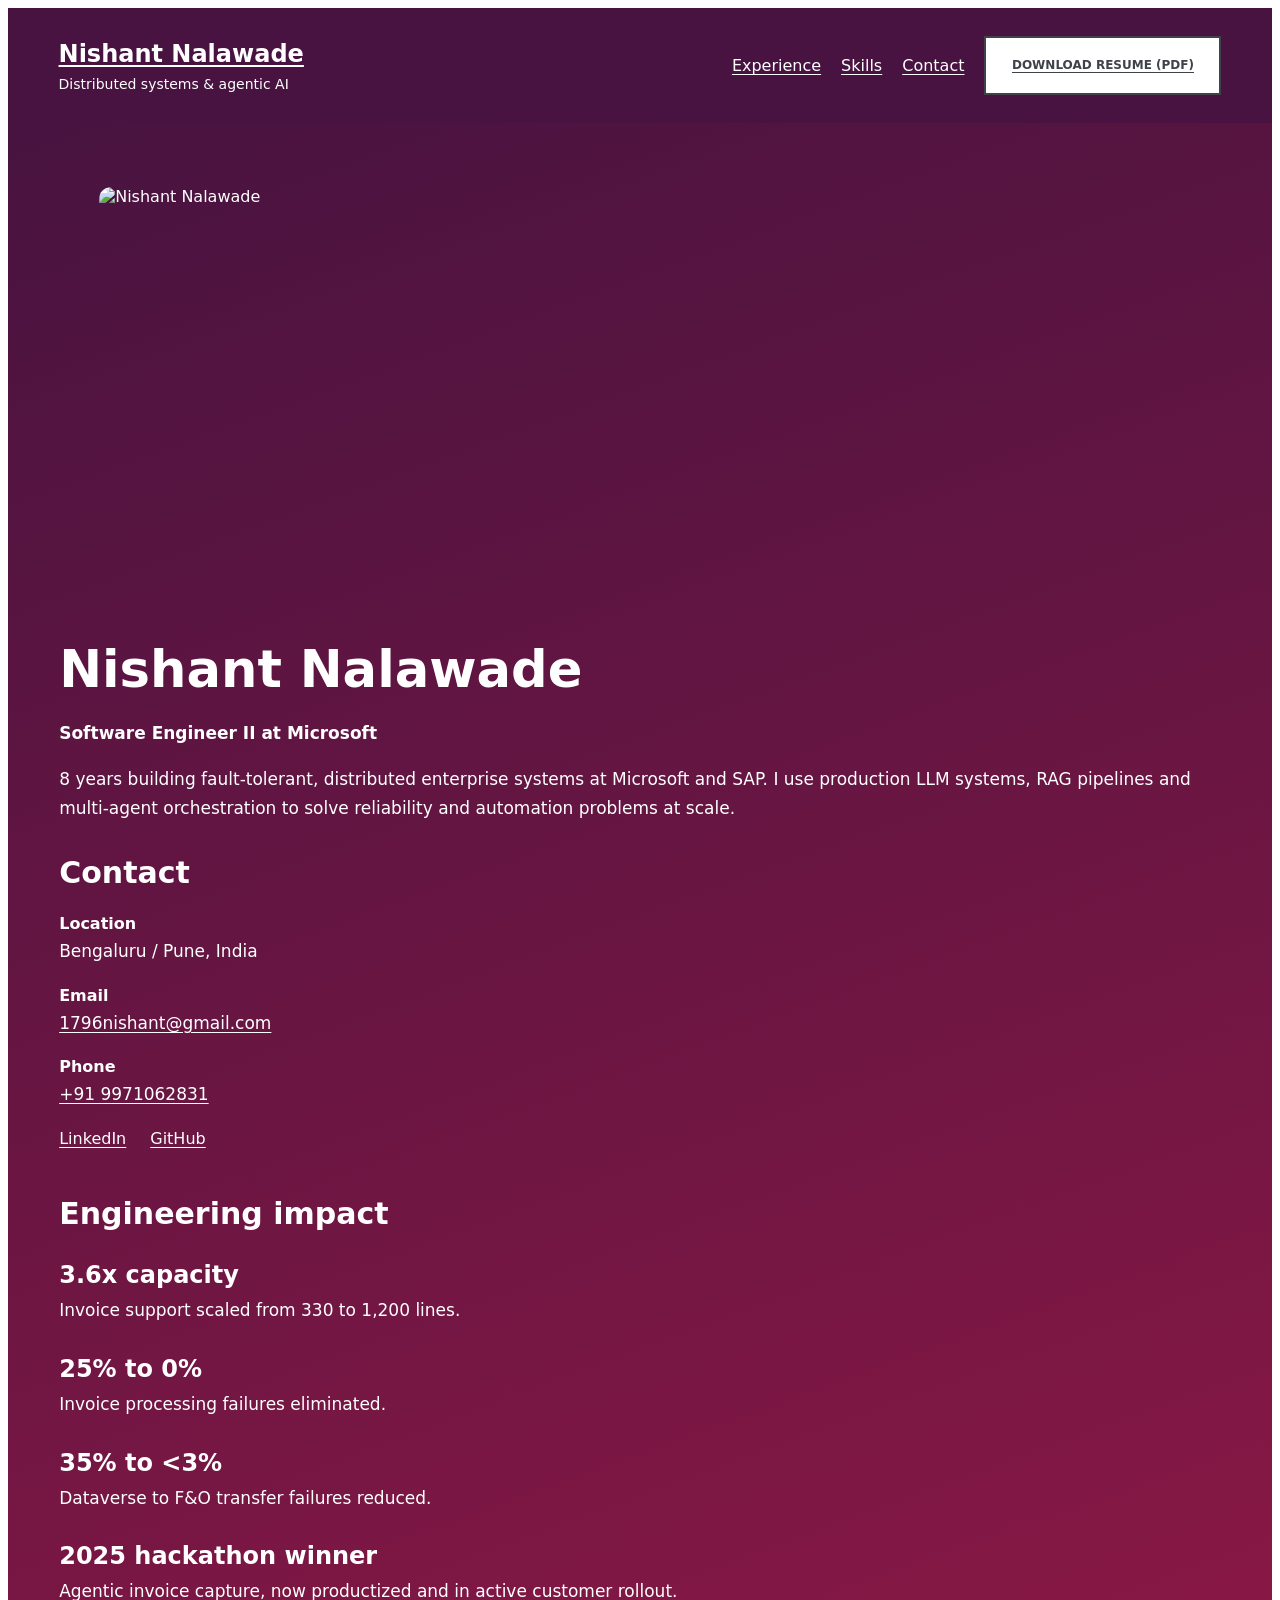
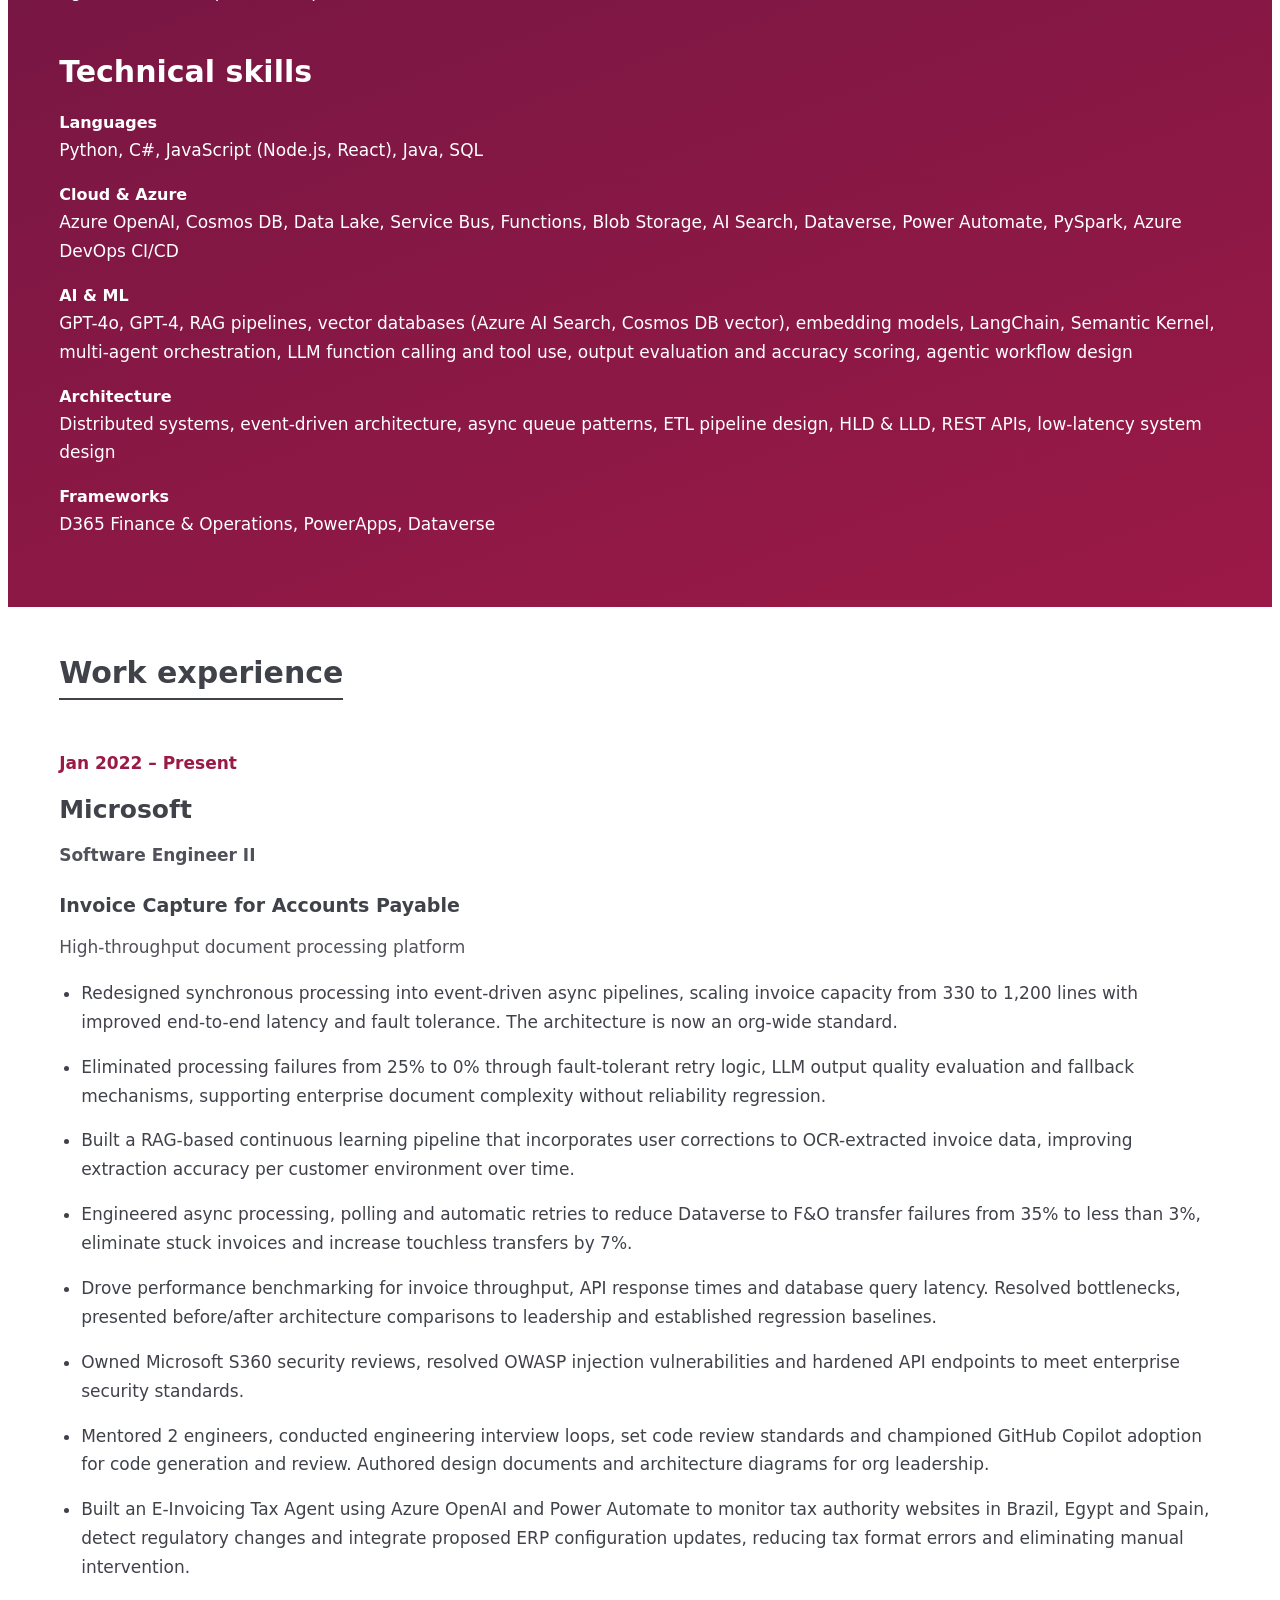
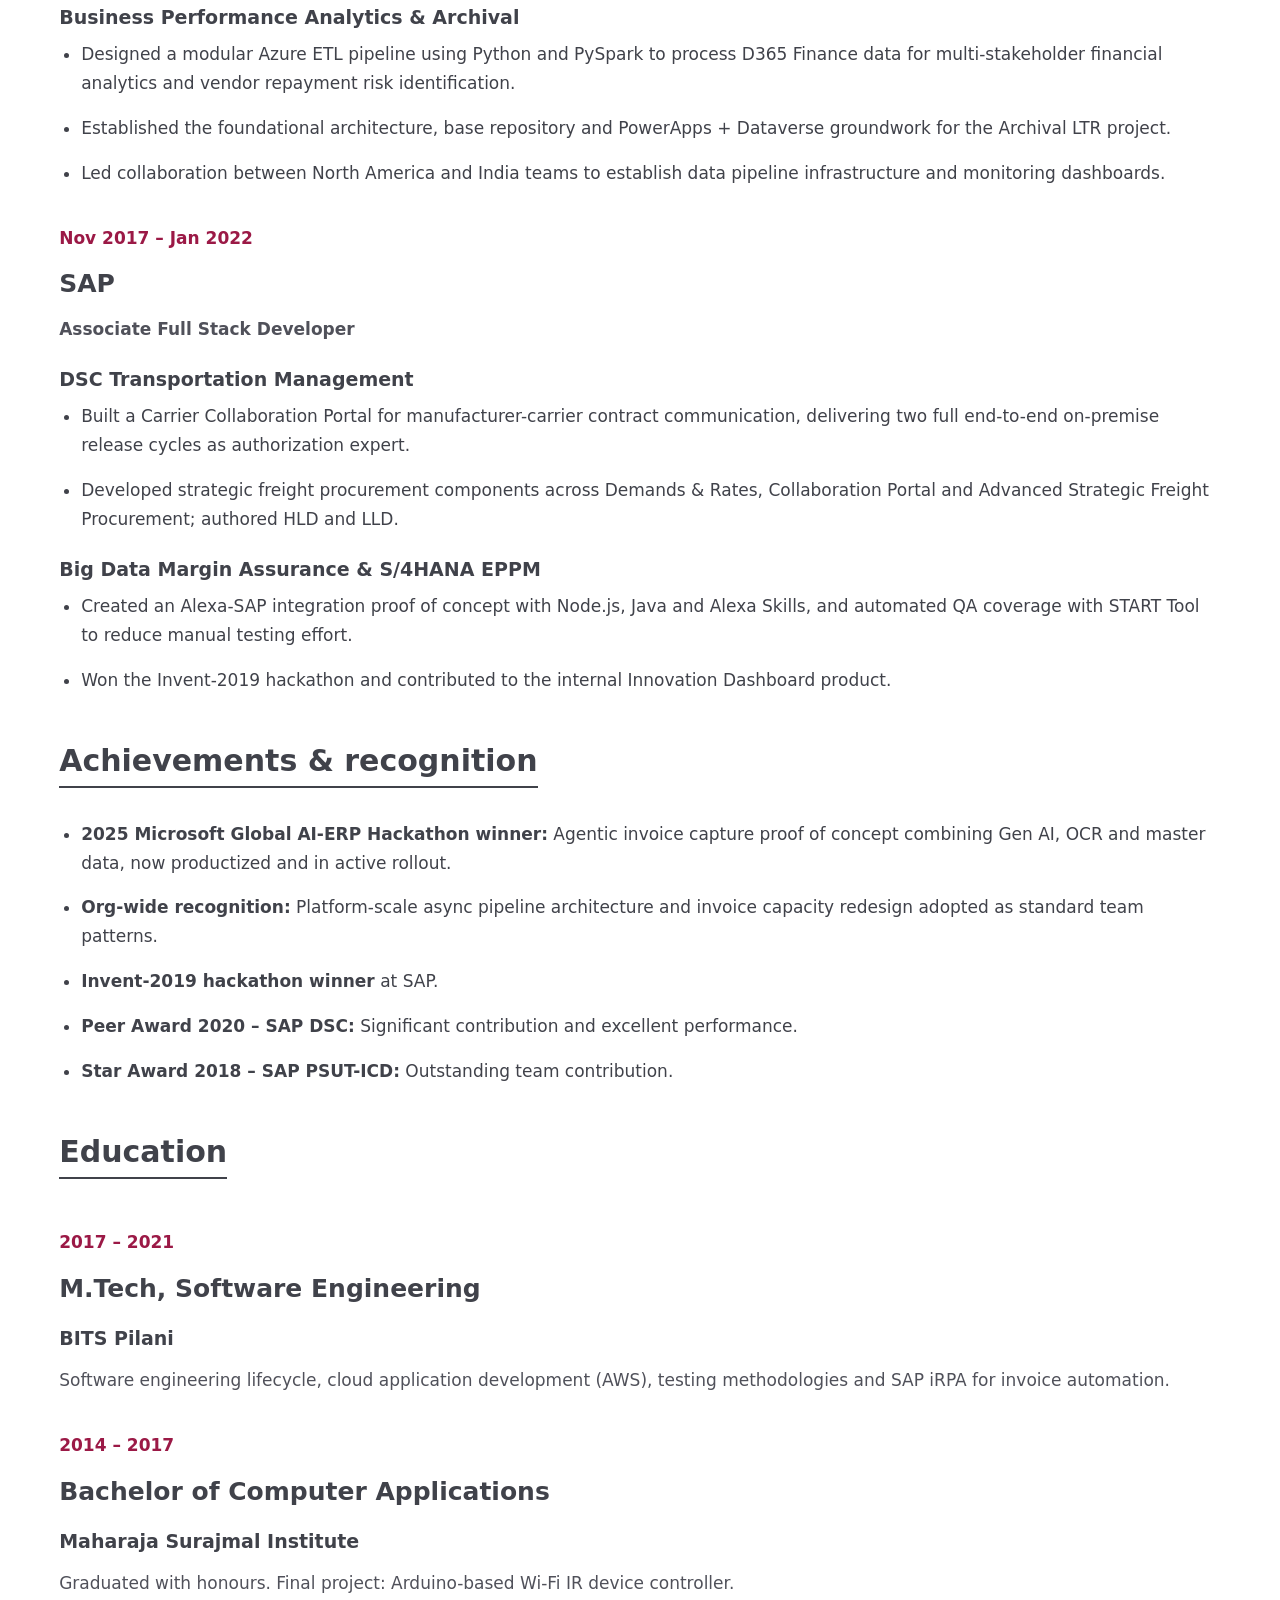
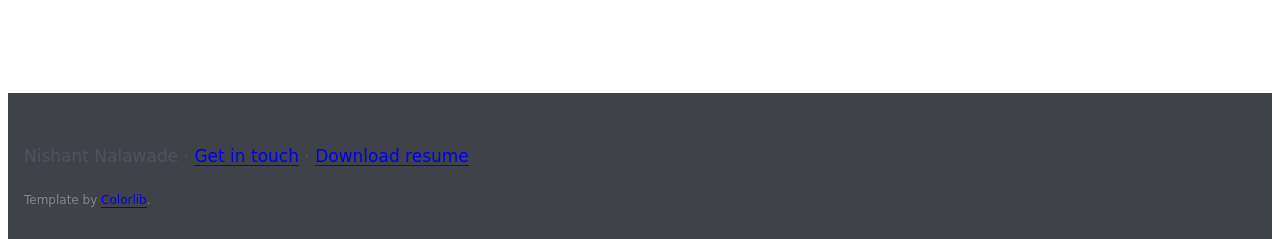
==== index.html @ ca823da9 "Update to latest" ====
<!DOCTYPE html>
<html lang="en">
<head>
	<meta charset="UTF-8">
	<title>Nishant Nalawade | Software Engineer II</title>
	<meta name="description" content="Nishant Nalawade, Software Engineer II at Microsoft. Distributed systems, event-driven architecture, Azure, RAG pipelines and agentic AI for enterprise-scale reliability.">
	<meta name="viewport" content="width=device-width, initial-scale=1.0">
	<link href="img/favicon.png" rel="icon">
	<link rel="stylesheet" href="css/bootstrap.min.css">
	<link rel="stylesheet" href="css/style.css">
</head>
<body class="portfolio">
	<a class="skip-link" href="#main-content">Skip to content</a>
	<div class="portfolio-layout">
		<header class="header-section">
			<div class="site-logo">
				<a class="brand" href="#main-content">Nishant Nalawade</a>
				<p>Distributed systems &amp; agentic AI</p>
			</div>
			<nav class="header-buttons" aria-label="Main navigation">
				<a href="#experience">Experience</a>
				<a href="#skills">Skills</a>
				<a href="#contact">Contact</a>
				<a href="Resume.pdf" class="site-btn" download>Download Resume (PDF)</a>
			</nav>
		</header>
		<main id="main-content" tabindex="-1">
			<div class="row m-0">
				<div class="col-lg-5 p-0">
					<aside class="main-left-area h-100" aria-label="Profile and expertise">
						<section class="intro-section" aria-labelledby="profile-heading">
							<figure class="hero-image">
								<img src="img/hero2.jpg" alt="Nishant Nalawade" width="420" height="420">
							</figure>
							<div class="hero-text">
								<h1 id="profile-heading">Nishant Nalawade</h1>
								<p class="role">Software Engineer II at Microsoft</p>
								<p>8 years building fault-tolerant, distributed enterprise systems at Microsoft and SAP. I use production LLM systems, RAG pipelines and multi-agent orchestration to solve reliability and automation problems at scale.</p>
							</div>
							<div id="contact" class="hero-info">
								<h2>Contact</h2>
								<dl>
									<dt>Location</dt><dd>Bengaluru / Pune, India</dd>
									<dt>Email</dt><dd><a href="mailto:1796nishant@gmail.com">1796nishant@gmail.com</a></dd>
									<dt>Phone</dt><dd><a href="tel:+919971062831">+91 9971062831</a></dd>
								</dl>
								<nav class="profile-links" aria-label="Professional profiles">
									<a href="https://www.linkedin.com/in/nishant-nalawade/">LinkedIn</a>
									<a href="https://github.com/nishant-nalawade">GitHub</a>
								</nav>
							</div>
						</section>
						<section class="profile-section" aria-labelledby="impact-heading">
							<h2 id="impact-heading">Engineering impact</h2>
							<ul class="impact-list">
								<li><strong>3.6x capacity</strong>Invoice support scaled from 330 to 1,200 lines.</li>
								<li><strong>25% to 0%</strong>Invoice processing failures eliminated.</li>
								<li><strong>35% to &lt;3%</strong>Dataverse to F&amp;O transfer failures reduced.</li>
								<li><strong>2025 hackathon winner</strong>Agentic invoice capture, now productized and in active customer rollout.</li>
							</ul>
						</section>
						<section id="skills" class="profile-section" aria-labelledby="skills-heading">
							<h2 id="skills-heading">Technical skills</h2>
							<dl class="skill-list">
								<dt>Languages</dt>
								<dd>Python, C#, JavaScript (Node.js, React), Java, SQL</dd>
								<dt>Cloud &amp; Azure</dt>
								<dd>Azure OpenAI, Cosmos DB, Data Lake, Service Bus, Functions, Blob Storage, AI Search, Dataverse, Power Automate, PySpark, Azure DevOps CI/CD</dd>
								<dt>AI &amp; ML</dt>
								<dd>GPT-4o, GPT-4, RAG pipelines, vector databases (Azure AI Search, Cosmos DB vector), embedding models, LangChain, Semantic Kernel, multi-agent orchestration, LLM function calling and tool use, output evaluation and accuracy scoring, agentic workflow design</dd>
								<dt>Architecture</dt>
								<dd>Distributed systems, event-driven architecture, async queue patterns, ETL pipeline design, HLD &amp; LLD, REST APIs, low-latency system design</dd>
								<dt>Frameworks</dt>
								<dd>D365 Finance &amp; Operations, PowerApps, Dataverse</dd>
							</dl>
						</section>
					</aside>
				</div>
				<div class="col-lg-7">
					<div class="main-right-area">
						<section id="experience" class="resume-section" aria-labelledby="experience-heading">
							<div class="section-title"><h2 id="experience-heading">Work experience</h2></div>
							<article class="experience-entry">
								<p class="date">Jan 2022 &ndash; Present</p>
								<h3>Microsoft</h3>
								<p class="job-title">Software Engineer II</p>
								<h4>Invoice Capture for Accounts Payable</h4>
								<p>High-throughput document processing platform</p>
								<ul class="detail-list">
									<li>Redesigned synchronous processing into event-driven async pipelines, scaling invoice capacity from 330 to 1,200 lines with improved end-to-end latency and fault tolerance. The architecture is now an org-wide standard.</li>
									<li>Eliminated processing failures from 25% to 0% through fault-tolerant retry logic, LLM output quality evaluation and fallback mechanisms, supporting enterprise document complexity without reliability regression.</li>
									<li>Built a RAG-based continuous learning pipeline that incorporates user corrections to OCR-extracted invoice data, improving extraction accuracy per customer environment over time.</li>
									<li>Engineered async processing, polling and automatic retries to reduce Dataverse to F&amp;O transfer failures from 35% to less than 3%, eliminate stuck invoices and increase touchless transfers by 7%.</li>
									<li>Drove performance benchmarking for invoice throughput, API response times and database query latency. Resolved bottlenecks, presented before/after architecture comparisons to leadership and established regression baselines.</li>
									<li>Owned Microsoft S360 security reviews, resolved OWASP injection vulnerabilities and hardened API endpoints to meet enterprise security standards.</li>
									<li>Mentored 2 engineers, conducted engineering interview loops, set code review standards and championed GitHub Copilot adoption for code generation and review. Authored design documents and architecture diagrams for org leadership.</li>
									<li>Built an E-Invoicing Tax Agent using Azure OpenAI and Power Automate to monitor tax authority websites in Brazil, Egypt and Spain, detect regulatory changes and integrate proposed ERP configuration updates, reducing tax format errors and eliminating manual intervention.</li>
								</ul>
								<h4>Business Performance Analytics &amp; Archival</h4>
								<ul class="detail-list">
									<li>Designed a modular Azure ETL pipeline using Python and PySpark to process D365 Finance data for multi-stakeholder financial analytics and vendor repayment risk identification.</li>
									<li>Established the foundational architecture, base repository and PowerApps + Dataverse groundwork for the Archival LTR project.</li>
									<li>Led collaboration between North America and India teams to establish data pipeline infrastructure and monitoring dashboards.</li>
								</ul>
							</article>
							<article class="experience-entry">
								<p class="date">Nov 2017 &ndash; Jan 2022</p>
								<h3>SAP</h3>
								<p class="job-title">Associate Full Stack Developer</p>
								<h4>DSC Transportation Management</h4>
								<ul class="detail-list">
									<li>Built a Carrier Collaboration Portal for manufacturer-carrier contract communication, delivering two full end-to-end on-premise release cycles as authorization expert.</li>
									<li>Developed strategic freight procurement components across Demands &amp; Rates, Collaboration Portal and Advanced Strategic Freight Procurement; authored HLD and LLD.</li>
								</ul>
								<h4>Big Data Margin Assurance &amp; S/4HANA EPPM</h4>
								<ul class="detail-list">
									<li>Created an Alexa-SAP integration proof of concept with Node.js, Java and Alexa Skills, and automated QA coverage with START Tool to reduce manual testing effort.</li>
									<li>Won the Invent-2019 hackathon and contributed to the internal Innovation Dashboard product.</li>
								</ul>
							</article>
						</section>
						<section class="resume-section" aria-labelledby="awards-heading">
							<div class="section-title"><h2 id="awards-heading">Achievements &amp; recognition</h2></div>
							<ul class="detail-list">
								<li><strong>2025 Microsoft Global AI-ERP Hackathon winner:</strong> Agentic invoice capture proof of concept combining Gen AI, OCR and master data, now productized and in active rollout.</li>
								<li><strong>Org-wide recognition:</strong> Platform-scale async pipeline architecture and invoice capacity redesign adopted as standard team patterns.</li>
								<li><strong>Invent-2019 hackathon winner</strong> at SAP.</li>
								<li><strong>Peer Award 2020 &ndash; SAP DSC:</strong> Significant contribution and excellent performance.</li>
								<li><strong>Star Award 2018 &ndash; SAP PSUT-ICD:</strong> Outstanding team contribution.</li>
							</ul>
						</section>
						<section class="resume-section" aria-labelledby="education-heading">
							<div class="section-title"><h2 id="education-heading">Education</h2></div>
							<article class="education-entry">
								<p class="date">2017 &ndash; 2021</p>
								<h3>M.Tech, Software Engineering</h3>
								<h4>BITS Pilani</h4>
								<p>Software engineering lifecycle, cloud application development (AWS), testing methodologies and SAP iRPA for invoice automation.</p>
							</article>
							<article class="education-entry">
								<p class="date">2014 &ndash; 2017</p>
								<h3>Bachelor of Computer Applications</h3>
								<h4>Maharaja Surajmal Institute</h4>
								<p>Graduated with honours. Final project: Arduino-based Wi-Fi IR device controller.</p>
							</article>
						</section>
					</div>
				</div>
			</div>
		</main>
	</div>
	<footer class="footer-section">
		<div class="container text-center">
			<p>Nishant Nalawade &middot; <a href="mailto:1796nishant@gmail.com">Get in touch</a> &middot; <a href="Resume.pdf" download>Download resume</a></p>
			<!-- Colorlib attribution retained under the template's CC BY 3.0 license. -->
			<div class="copyright">Template by <a href="https://colorlib.com">Colorlib</a>.</div>
		</div>
	</footer>
</body>
</html>
---- css/style.css ----
/* =================================
------------------------------------
  Nishant - CV Resume
  Version: 1.0
 ------------------------------------ 
 ====================================*/

/*----------------------------------------*/
/* Template default CSS
/*----------------------------------------*/
html,
body {
	height: 100%;
	font-family: 'Josefin Sans', sans-serif;
}

/* Static portfolio: content and navigation do not depend on JavaScript. */
body.portfolio {
	height: auto;
	font-family: system-ui, -apple-system, "Segoe UI", sans-serif;
	color: #40424a;
}

.portfolio h1,
.portfolio h2,
.portfolio h3,
.portfolio h4 {
	font-family: inherit;
}

.portfolio a {
	text-decoration: underline;
	text-underline-offset: 3px;
	overflow-wrap: anywhere;
}

.portfolio a:focus-visible,
.portfolio main:focus-visible {
	outline: 3px solid #005fcc;
	outline-offset: 5px;
}

.portfolio .skip-link {
	position: fixed;
	top: -100px;
	left: 16px;
	z-index: 10;
	padding: 12px;
	background: #fff;
	color: #40424a;
}

.portfolio .skip-link:focus {
	top: 16px;
}

.portfolio .header-section {
	position: relative;
	display: flex;
	flex-wrap: wrap;
	align-items: center;
	justify-content: space-between;
	gap: 24px;
	padding: 28px 4%;
	background: #481340;
}

.portfolio .brand {
	font-size: 24px;
	font-weight: 700;
	color: #fff;
}

.portfolio .site-logo p {
	margin: 8px 0 0;
	color: #fff;
}

.portfolio .header-buttons {
	display: flex;
	flex-wrap: wrap;
	align-items: center;
	gap: 20px;
}

.portfolio .header-buttons a {
	margin: 0;
	color: #fff;
}

.portfolio .header-buttons .site-btn {
	color: #40424a;
}

.portfolio .main-left-area,
.portfolio .main-right-area {
	padding: 48px clamp(20px, 4vw, 64px);
}

.portfolio .main-left-area {
	background: linear-gradient(160deg, #481340, #9b1946);
	color: #fff;
}

.portfolio .main-left-area h1,
.portfolio .main-left-area h2,
.portfolio .main-left-area p {
	color: inherit;
}

.portfolio .main-left-area:after {
	display: none;
}

.portfolio .hero-image {
	padding: 0;
	margin-bottom: 32px;
}

.portfolio .hero-image img {
	display: block;
	width: 100%;
	max-width: 420px;
	height: auto;
	border-radius: 12px;
}

.portfolio .hero-text {
	margin-bottom: 32px;
}

.portfolio h1 {
	font-size: clamp(36px, 4vw, 64px);
	margin-bottom: 20px;
	overflow-wrap: anywhere;
}

.portfolio .hero-text p,
.portfolio p,
.portfolio li,
.portfolio dd {
	font-size: 17px;
	line-height: 1.7;
}

.portfolio p {
	color: #50515a;
}

.portfolio .role,
.portfolio .job-title {
	font-weight: 700;
}

.portfolio h2 {
	font-size: 30px;
}

.portfolio h3 {
	font-size: 25px;
	margin-bottom: 12px;
}

.portfolio h4 {
	font-size: 19px;
	margin: 24px 0 12px;
}

.portfolio .hero-info h2,
.portfolio .profile-section h2 {
	margin-bottom: 24px;
}

.portfolio .main-left-area a {
	color: #fff;
}

.portfolio .main-left-area a:focus-visible {
	outline-color: #fff;
}

.portfolio dl {
	margin: 0;
}

.portfolio dt {
	font-weight: 700;
}

.portfolio dd {
	margin: 4px 0 20px;
	overflow-wrap: anywhere;
}

.portfolio .profile-links {
	display: flex;
	flex-wrap: wrap;
	gap: 24px;
}

.portfolio .profile-section {
	margin-top: 48px;
}

.portfolio .impact-list {
	list-style: none;
}

.portfolio .impact-list li {
	margin-bottom: 24px;
}

.portfolio .impact-list strong {
	display: block;
	font-size: 24px;
}

.portfolio .resume-section {
	margin-bottom: 48px;
}

.portfolio .section-title h2 {
	margin-bottom: 32px;
	padding-bottom: 10px;
}

.portfolio .experience-entry,
.portfolio .education-entry {
	margin-bottom: 36px;
}

.portfolio .date {
	color: #9b1946;
	font-weight: 700;
}

.portfolio .detail-list {
	padding-left: 22px;
}

.portfolio .detail-list li {
	margin-bottom: 16px;
}

.portfolio .footer-section {
	padding: 32px 16px;
}

@media (max-width: 479px) {
	.portfolio .header-buttons {
		gap: 16px;
	}

	.portfolio .header-buttons .site-btn {
		width: 100%;
		min-width: 0;
	}
}

h1,
h2,
h3,
h4,
h5,
h6 {
	color: #40424a;
	margin: 0;
	font-weight: 600;
	font-family: 'Josefin Sans', sans-serif;
}

h2 {
	font-size: 48px;
}

h3 {
	font-size: 30px;
}

p {
	font-size: 18px;
	color: #808181;
	line-height: 1.8;
}

img {
	max-width: 100%;
}

input:focus,
select:focus,
button:focus,
textarea:focus {
	outline: none;
}

a:hover,
a:focus {
	text-decoration: none;
	outline: none;
}

ul,
ol {
	padding: 0;
	margin: 0;
}

/*---------------------
	Helper CSS
-----------------------*/
.spad {
	padding-top: 125px;
	padding-bottom: 110px;
}

.section-title h2 {
	display: inline-block;
	position: relative;
	margin-bottom: 110px;
	padding-bottom: 2px;
	line-height: normal;
}

.section-title h2:after {
	position: absolute;
	content: '';
	width: 100%;
	height: 2px;
	left: 0;
	bottom: 0;
	background: #40424a;
}

.set-bg {
	background-repeat: no-repeat;
	background-size: cover;
}

/*------------------------
  Common Elements
--------------------------*/

/* Preloder */
#preloder {
	position: fixed;
	width: 100%;
	height: 100%;
	top: 0;
	left: 0;
	z-index: 999999;
	background: #fff;
}

.loader {
	width: 30px;
	height: 30px;
	border: 3px solid #000;
	position: absolute;
	top: 50%;
	left: 50%;
	margin-top: -13px;
	margin-left: -13px;
	border-radius: 60px;
	border-left-color: transparent;
	animation: loader 0.8s linear infinite;
	-webkit-animation: loader 0.8s linear infinite;
}

@keyframes loader {
	0% {
		-webkit-transform: rotate(0deg);
		        transform: rotate(0deg);
	}
	50% {
		-webkit-transform: rotate(180deg);
		        transform: rotate(180deg);
	}
	100% {
		-webkit-transform: rotate(360deg);
		        transform: rotate(360deg);
	}
}

@-webkit-keyframes loader {
	0% {
		-webkit-transform: rotate(0deg);
	}
	50% {
		-webkit-transform: rotate(180deg);
	}
	100% {
		-webkit-transform: rotate(360deg);
	}
}

/* Site Buttons */
.site-btn {
	display: inline-block;
	text-transform: uppercase;
	font-size: 12px;
	min-width: 213px;
	min-height: 20px;
	text-align: center;
	padding: 20px 10px 15px;
	position: relative;
	background-color: #fff;
	margin-right: 10px;
	border: 2px solid #40424a;
	color: #40424a;
	font-weight: 700;
}

.site-btn:hover {
	color: #40424a;
}

.circle-progress {
	text-align: center;
	padding-top: 30px;
	display: inline-block;
}

.circle-progress .prog-circle {
	margin-bottom: -155px;
}

.circle-progress canvas {
	-webkit-transform: rotate(90deg);
	-ms-transform: rotate(90deg);
	transform: rotate(90deg);
}

.circle-progress .progress-info {
	background: #f2f7f8;
	width: 127px;
	height: 127px;
	border-radius: 150px;
	margin: 0 auto;
	padding-top: 45px;
}

.circle-progress .progress-info h2 {
	font-size: 36px;
	color: #40424a !important;
}

.circle-progress .prog-title {
	text-align: center;
	margin-top: 55px;
}

.circle-progress .prog-title h3 {
	font-size: 16px;
	text-transform: uppercase;
}

.circle-progress .prog-title p {
	font-size: 15px;
	color: #808181 !important;
}

/* Image Popup */
.img-popup-warp .mfp-content,
.img-popup-warp.mfp-ready.mfp-removing .mfp-content {
	opacity: 0;
	-webkit-transform: scale(0.8);
	-ms-transform: scale(0.8);
	transform: scale(0.8);
	-webkit-transition: all 0.4s;
	-o-transition: all 0.4s;
	transition: all 0.4s;
}

.img-popup-warp.mfp-ready .mfp-content {
	opacity: 1;
	-webkit-transform: scale(1);
	-ms-transform: scale(1);
	transform: scale(1);
}

/* Fact box */
.fact-box {
	height: 375px;
	display: table;
	width: 100%;
	background: #40424a;
}

.fact-box.trans {
	background-color: transparent;
}

.fact-box .fact-content {
	display: table-cell;
	vertical-align: middle;
	text-align: center;
}

.fact-box .fact-content img {
	width: 60px;
	margin-bottom: 30px;
}

.fact-box .fact-content h2 {
	font-size: 36px;
	color: #fff;
}

.fact-box .fact-content p {
	color: #fff;
	margin-bottom: 0;
}

/* Porgess bar */
.single-progress-item {
	margin-bottom: 35px;
	position: relative;
}

.single-progress-item p {
	color: #40424a;
	margin-bottom: 0;
	font-weight: 600;
}

.progress-bar-style {
	display: block;
	height: 2px;
	position: relative;
	width: 100%;
	margin-bottom: 10px;
}

.bar-inner {
	position: absolute;
	height: 100%;
	left: 0;
	top: 0;
	background: #40424a;
}

.bar-inner span {
	position: absolute;
	right: 0;
	bottom: -30px;
	color: #40424a;
	font-weight: 600;
}

/* Progress dots */
.language-progress {
	max-width: 280px;
	list-style: none;
}

.language-progress li {
	font-size: 24px;
	position: relative;
	padding-right: 150px;
	margin-bottom: 30px;
}

.language-progress .lan-prog {
	position: absolute;
	right: 0;
	top: 0;
}

.language-progress .lan-prog span {
	width: 12px;
	height: 12px;
	display: inline-block;
	margin-right: 18px;
	border-radius: 12px;
	background: #40424a;
}

.language-progress .lan-prog span.fade-ele {
	background: #cacaca;
}

/* Icon Box */
.icon-box {
	text-align: center;
	display: inline-block;
	margin-right: 60px;
}

.icon-box:last-child {
	margin-right: 0;
}

.icon-box i {
	font-size: 60px;
}

.icon-box p {
	color: #40424a;
}

.social-links a {
	-webkit-transition: all 0.3s;
	-o-transition: all 0.3s;
	transition: all 0.3s;
}

/*---------------------
	Header section
-----------------------*/
.header-section {
	padding: 50px 40px;
	background: #f2f7f8;
}

.site-logo h2 {
	font-size: 36px;
}

.site-logo h2 a {
	color: #40424a;
}

.site-logo p {
	font-size: 14px;
	line-height: normal;
}

.header-buttons a {
	margin-top: 15px;
}

/*---------------------
	Hero section
-----------------------*/
.hero-section {
	background: #f2f7f8;
}

.hero-text {
	margin-bottom: 80px;
}

.hero-text h2 {
	font-size: 150px;
	line-height: normal;
	margin-bottom: 20px;
}

.hero-text p {
	font-size: 33px;
	line-height: 1.3;
}

.hero-image {
	padding-top: 70px;
}

.hero-info h2 {
	margin-bottom: 30px;
}

.hero-info ul {
	list-style: none;
}

.hero-info ul li {
	font-size: 24px;
	color: #808181;
	margin-bottom: 15px;
}

.hero-info ul li span {
	color: #40424a;
	display: inline-block;
	min-width: 220px;
}

.hero-info ul li:last-child {
	margin-bottom: 0;
}

/*---------------------
	Social section
-----------------------*/
.social-section {
	background: #f9f9f9;
	padding: 80px 0;
}

.social-section .social-links {
	display: inline-block;
	background: #f9f9f9;
	position: relative;
	z-index: 5;
}

.social-section .social-links a {
	color: #484848;
	font-size: 36px;
	margin-right: 40px;
}

.social-section .social-link-warp {
	position: relative;
}

.social-section .social-link-warp h2 {
	display: inline-block;
	float: right;
	font-weight: 400;
	padding-left: 30px;
	background: #f9f9f9;
	position: relative;
	z-index: 5;
}

.social-section .social-link-warp:after {
	position: absolute;
	content: '';
	width: 50%;
	height: 2px;
	left: 23%;
	top: 50%;
	margin-top: 1px;
	background: #cbcbcb;
}

/*---------------------
	Resume section
----------------------*/
.resume-section.with-bg {
	background-image: url(../img/resume-bg.jpg);
	background-repeat: no-repeat;
	background-size: cover;
}

.resume-list {
	list-style: none;
	margin-left: 60px;
	padding-left: 110px;
	border-left: 2px solid #40424a;
}

.resume-list li {
	margin-bottom: 120px;
	position: relative;
}

.resume-list li:last-child {
	margin-bottom: 0;
}

.resume-list li:after {
	position: absolute;
	content: '';
	width: 15px;
	height: 15px;
	border: 2px solid #40424a;
	border-radius: 50px;
	background: #cacaca;
	top: 30px;
	left: -118px;
}

.resume-list h2 {
	font-size: 72px;
	margin-bottom: 10px;
}

.resume-list h4 {
	font-size: 16px;
	text-transform: uppercase;
	color: #808181;
	margin-top: 10px;
	margin-bottom: 45px;
}

.resume-list p {
	margin-bottom: 0;
}

/*---------------------
	Review section
-----------------------*/
.review-slider {
	padding-left: 150px;
}

.review-slider .owl-dots {
	position: absolute;
	left: 50px;
	top: 70px;
}

.review-slider .owl-dots .owl-dot {
	width: 12px;
	height: 12px;
	border: 2px solid #40424a;
	border-radius: 50px;
	background: #cacaca;
	margin-bottom: 15px;
}

.review-slider .owl-dots .owl-dot.active {
	background: #40424a;
}

.single-review .qut {
	font-size: 120px;
	line-height: 0;
	color: #505259;
	margin-top: 60px;
}

.single-review p {
	margin-bottom: 40px;
}

.single-review h3 {
	font-size: 24px;
	margin-bottom: 10px;
}

.single-review h4 {
	font-size: 16px;
}

/*---------------------
	Portfolio section
----------------------*/
.portfolio-warp {
	padding: 0 60px;
}

.portfolio-item h2 {
	font-size: 24px;
	margin-bottom: 5px;
}

.portfolio-item p {
	font-size: 14px;
	margin-bottom: 0;
}

.portfolio-item .port-pic {
	margin-bottom: 30px;
	display: block;
	height: 480px;
	background: #333;
	background-position: center center;
	background-size: cover;
	overflow: hidden;
	position: relative;
}

.portfolio-item .port-pic:after {
	position: absolute;
	content: '';
	left: 0;
	bottom: 0;
	width: 100%;
	height: 0;
	background: #000;
	opacity: 0;
	z-index: 2;
	-webkit-transition: all 0.4s cubic-bezier(0.55, 0.09, 0.68, 0.53) 0s;
	-o-transition: all 0.4s cubic-bezier(0.55, 0.09, 0.68, 0.53) 0s;
	transition: all 0.4s cubic-bezier(0.55, 0.09, 0.68, 0.53) 0s;
}

.portfolio-item:hover .port-pic:after {
	opacity: 0.8;
	height: 100%;
	top: 0;
}

/*---------------------
	Contact section
-----------------------*/
.contact-form {
	display: block;
	width: 100%;
}

.contact-form input {
	background-color: transparent;
	padding-left: 25px;
	height: 60px;
	width: 100%;
	border: none;
	border-bottom: 2px solid #cacaca;
	margin-bottom: 30px;
	font-size: 13px;
}

.contact-form textarea {
	padding-left: 25px;
	height: 200px;
	width: 100%;
	border: none;
	border-bottom: 2px solid #cacaca;
	margin-bottom: 30px;
	font-size: 13px;
	background-color: transparent;
}

.contact-form ::-webkit-input-placeholder {
	font-style: italic;
}

.contact-form :-ms-input-placeholder {
	font-style: italic;
}

.contact-form ::-ms-input-placeholder {
	font-style: italic;
}

.contact-form ::placeholder {
	font-style: italic;
}

/*---------------------
	Footer section
-----------------------*/
.footer-section {
	background: #40424a;
	padding: 20px 0;
}

.copyright {
	padding-top: 5px;
	font-size: 12px;
	color: #838488;
	line-height: normal;
}

/*---------------------
	Home 2 Style
-----------------------*/
.home-two-style {
	background-image: url(../img/home-2-bg.png);
	background-repeat: no-repeat;
	background-size: cover;
	background-position: top center;
	background-color: #009fff;
}

.home-two-style .header-section,
.home-two-style .hero-section,
.home-two-style .social-section,
.home-two-style .review-slider .owl-dots .owl-dot,
.home-two-style .site-btn,
.home-two-style .fact-box,
.home-two-style .social-links,
.home-two-style .social-section .social-link-warp h2 {
	background-color: transparent;
}

.home-two-style h1,
.home-two-style h2,
.home-two-style h3,
.home-two-style h4,
.home-two-style h5,
.home-two-style h6,
.home-two-style p,
.home-two-style .site-logo h2 a,
.home-two-style .site-logo p,
.home-two-style .hero-info ul li,
.home-two-style .hero-info ul li span,
.home-two-style .single-review .qut,
.home-two-style .site-btn,
.home-two-style .social-section .social-links a,
.home-two-style .contact-form input,
.home-two-style .contact-form textarea,
.home-two-style .circle-progress .prog-title p,
.home-two-style .circle-progress .prog-title h3,
.home-two-style .circle-progress .progress-info h2 {
	color: #fff !important;
}

.home-two-style .section-title h2:after,
.home-two-style .review-slider .owl-dots .owl-dot.active {
	background: #fff;
}

.home-two-style .resume-list,
.home-two-style .resume-list li:after,
.home-two-style .review-slider .owl-dots .owl-dot,
.home-two-style .site-btn,
.home-two-style .contact-form input,
.home-two-style .contact-form textarea {
	border-color: #fff;
}

.home-two-style .hero-image {
	padding-left: 0px;
	padding-top: 200px;
}

.home-two-style .hero-image img {
	-webkit-box-shadow: 6px 20px 50px rgba(0, 0, 0, 0.5294117647);
	        box-shadow: 6px 20px 50px rgba(0, 0, 0, 0.5294117647);
}

.home-two-style .resume-list li:after {
	background: #009fff;
}

.home-two-style .circle-progress .progress-info {
	background: #50bcfd;
}

.home-two-style .fact-box {
	border: 2px solid #fff;
}

.home-two-style .fact-box.trans {
	border: none;
}

.home-two-style .footer-section {
	background: #3a4db4;
}

.home-two-style .contact-form ::-webkit-input-placeholder {
	color: #fff;
}

.home-two-style .contact-form :-ms-input-placeholder {
	color: #fff;
}

.home-two-style .contact-form ::-ms-input-placeholder {
	color: #fff;
}

.home-two-style .contact-form ::placeholder {
	color: #fff;
}

/*---------------------
	Home 3 Style
-----------------------*/
.home-three-style .main-left-area,
.home-four-style .main-left-area {
	background: #f2f7f8;
	padding-top: 200px;
	padding-right: 80px;
	padding-left: 80px;
}

.home-three-style .main-left-area .section-title h2,
.home-four-style .main-left-area .section-title h2 {
	margin-bottom: 130px;
}

.home-three-style .main-right-area,
.home-four-style .main-right-area {
	padding-top: 200px;
	padding-left: 110px;
}

.home-three-style .resume-list li,
.home-four-style .resume-list li {
	padding-left: 0;
}

.home-three-style .resume-list li:after,
.home-four-style .resume-list li:after {
	display: none;
}

.home-three-style .resume-list,
.home-four-style .resume-list {
	border-left: none;
	padding-left: 0;
	margin-left: 0;
}

.home-three-style .header-section,
.home-four-style .header-section {
	padding: 50px 80px;
	background: transparent;
	position: absolute;
	width: 100%;
	z-index: 1;
}

.home-three-style .hero-image,
.home-four-style .hero-image {
	margin-bottom: 100px;
}

.home-three-style .hero-text h2,
.home-four-style .hero-text h2 {
	font-size: 72px;
	margin-bottom: 40px;
}

.home-three-style .review-slider,
.home-four-style .review-slider {
	padding-left: 0;
}

.home-three-style .review-slider .owl-dots,
.home-four-style .review-slider .owl-dots {
	position: relative;
	left: 0;
	top: 0;
	padding-top: 50px;
}

.home-three-style .review-slider .owl-dots .owl-dot,
.home-four-style .review-slider .owl-dots .owl-dot {
	display: inline-block;
	margin-right: 15px;
	background: #cacaca;
	border: none;
}

.home-three-style .review-slider .owl-dots .owl-dot.active,
.home-four-style .review-slider .owl-dots .owl-dot.active {
	background: #40424a;
}

.home-three-style .skills,
.home-four-style .skills {
	max-width: 555px;
}

.home-three-style .fact-box.trans,
.home-four-style .fact-box.trans {
	margin-bottom: 80px;
}

.home-three-style .social-links,
.home-four-style .social-links {
	text-align: center;
	padding-bottom: 70px;
	padding-top: 120px;
}

.home-three-style .social-links a,
.home-four-style .social-links a {
	font-size: 30px;
	margin-right: 40px;
	color: #b9b9b9;
}

.home-three-style .social-links a:hover,
.home-four-style .social-links a:hover {
	color: #484848;
}

/*---------------------
	Home 4 Style
-----------------------*/
.home-four-style .site-logo h2 a,
.home-four-style .site-logo p {
	color: #fff;
}

.home-four-style .main-left-area {
	position: relative;
	/* Permalink - use to edit and share this gradient: http://colorzilla.com/gradient-editor/#481340+0,ff0f3c+100,ff0f3c+100 */
	background: #481340;
	/* Old browsers */
	/* FF3.6-15 */
	background: -webkit-linear-gradient(top, #481340 0%, #ff0f3c 100%, #ff0f3c 100%);
	/* Chrome10-25,Safari5.1-6 */
	background: -webkit-gradient(linear, left top, left bottom, from(#481340), color-stop(100%, #ff0f3c), to(#ff0f3c));
	background: -o-linear-gradient(top, #481340 0%, #ff0f3c 100%, #ff0f3c 100%);
	background: linear-gradient(to bottom, #481340 0%, #ff0f3c 100%, #ff0f3c 100%);
	/* W3C, IE10+, FF16+, Chrome26+, Opera12+, Safari7+ */
	filter: progid:DXImageTransform.Microsoft.gradient( startColorstr='#481340', endColorstr='#ff0f3c', GradientType=0);
	/* IE6-9 */
}

.home-four-style .main-left-area:after {
	position: absolute;
	content: "";
	width: 100%;
	height: 800px;
	top: 0;
	left: 0;
	background-image: url("../img/home-4-bg.png");
	background-repeat: no-repeat;
	background-size: cover;
}

.home-four-style .main-left-area h1,
.home-four-style .main-left-area h2,
.home-four-style .main-left-area h3,
.home-four-style .main-left-area h4,
.home-four-style .main-left-area h5,
.home-four-style .main-left-area h6,
.home-four-style .main-left-area p,
.home-four-style .main-left-area .hero-info ul li,
.home-four-style .main-left-area .hero-info ul li span,
.home-four-style .main-left-area .site-btn,
.home-four-style .main-left-area .social-section,
.home-four-style .main-left-area .social-links a,
.home-four-style .main-left-area .contact-form input,
.home-four-style .main-left-area .contact-form textarea,
.home-four-style .main-left-area .circle-progress .prog-title p,
.home-four-style .main-left-area .circle-progress .prog-title h3,
.home-four-style .main-left-area .circle-progress .progress-info h2,
.home-four-style .main-left-area .language-progress li {
	color: #fff !important;
}

.home-four-style .main-left-area .circle-progress .progress-info {
	background: rgba(255, 255, 255, 0.29);
}

.home-four-style .main-left-area .section-title h2:after,
.home-four-style .main-left-area .language-progress .lan-prog span {
	background: #fff;
}

.home-four-style .main-left-area .language-progress .lan-prog span.fade-ele {
	background: rgba(255, 255, 255, 0.29);
}

.home-four-style .main-left-area .fact-box {
	background-color: transparent;
	border: 2px solid #fff;
}

.home-four-style .main-left-area .fact-box.trans {
	border: none;
}

.home-four-style .main-left-area .intro-section {
	position: relative;
	z-index: 2;
}

.home-four-style .main-right-area .section-title h2:after,
.home-four-style .main-right-area .review-slider .owl-dots .owl-dot.active {
	background: #ff0f3c;
}

.home-four-style .main-right-area .resume-list h2,
.home-four-style .main-right-area .single-review .qut {
	color: #ff0f3c;
}

/*---------------------
	Home 5 Style
-----------------------*/
.home-five-style .header-section {
	padding: 50px 80px;
	background: transparent;
	position: absolute;
	width: 100%;
	z-index: 1;
}

.home-five-style .hero-section {
	padding-top: 70px;
}

.home-five-style .hero-section img {
	margin-bottom: 60px;
}

.home-five-style .hero-text h2 {
	font-size: 72px;
	margin-bottom: 40px;
}

.home-five-style .social-links {
	padding-top: 0px;
	text-align: center;
	padding-bottom: 70px;
}

.home-five-style .social-links a {
	font-size: 30px;
	margin-right: 40px;
	color: #b9b9b9;
}

.home-five-style .social-links a:hover {
	color: #484848;
}

.home-five-style .resume-list li {
	padding-left: 0;
}

.home-five-style .resume-list li:after {
	display: none;
}

.home-five-style .resume-list {
	border-left: none;
	padding-left: 0;
	margin-left: 0;
}

.home-five-style .review-slider {
	padding-left: 0;
}

.home-five-style .review-slider .owl-dots {
	position: relative;
	left: 0;
	top: 0;
	padding-top: 50px;
}

.home-five-style .review-slider .owl-dots .owl-dot {
	display: inline-block;
	margin-right: 15px;
	background: #cacaca;
	border: none;
}

.home-five-style .review-slider .owl-dots .owl-dot.active {
	background: #40424a;
}

.home-five-style .circle-progress {
	padding-top: 0;
}

/*---------------------
	Home 6 Style
-----------------------*/
.home-six-style .site-logo h2 a,
.home-six-style .site-logo p,
.home-six-style .hero-text h2,
.home-six-style .hero-text p,
.home-six-style .social-links a {
	color: #fff;
}

.home-six-style .resume-list h2,
.home-six-style .icon-box i,
.home-six-style .single-review .qut {
	color: #009fff;
}

.home-six-style .section-title h2:after,
.home-six-style .fact-box,
.home-six-style .review-slider .owl-dots .owl-dot.active,
.home-six-style .language-progress .lan-prog span {
	background: #009fff;
}

.home-six-style .language-progress .lan-prog span.fade-ele {
	background: #cacaca;
}

.home-six-style .header-section {
	padding: 50px 80px;
	background: transparent;
	position: absolute;
	width: 100%;
	z-index: 1;
}

.home-six-style .hero-section {
	background: #009fff;
	padding-top: 70px;
}

.home-six-style .hero-section img {
	margin-bottom: 60px;
}

.home-six-style .hero-text h2 {
	font-size: 72px;
	margin-bottom: 40px;
}

.home-six-style .social-links {
	padding-top: 0px;
	text-align: center;
	padding-bottom: 70px;
}

.home-six-style .social-links a {
	font-size: 30px;
	margin-right: 40px;
	color: #b9b9b9;
}

.home-six-style .social-links a:hover {
	color: #484848;
}

.home-six-style .resume-list li {
	padding-left: 0;
}

.home-six-style .resume-list li:after {
	display: none;
}

.home-six-style .resume-list {
	border-left: none;
	padding-left: 0;
	margin-left: 0;
}

.home-six-style .review-slider {
	padding-left: 0;
}

.home-six-style .review-slider .owl-dots {
	position: relative;
	left: 0;
	top: 0;
	padding-top: 50px;
}

.home-six-style .review-slider .owl-dots .owl-dot {
	display: inline-block;
	margin-right: 15px;
	background: #cacaca;
	border: none;
}

.home-six-style .circle-progress {
	padding-top: 0;
}

.info-section {
	background: #40424a;
	padding: 60px 0;
}

.info-section .hero-info ul li {
	color: #fff;
}

.info-section .hero-info ul li span {
	color: #fff;
}


/* ===========================
  Responsive
==============================*/
@media only screen and (max-width: 1730px) {
	.home-two-style .social-section .social-link-warp:after {
		display: none;
	}
}

@media only screen and (max-width: 1600px) {
	.hero-text h2 {
		font-size: 120px;
	}
}

@media only screen and (max-width: 1450px) {
	.home-five-style .header-section {
		position: relative;
		background: #f2f7f8;
	}
	.home-six-style .header-section {
		position: relative;
		background: #009fff;
	}
}

@media only screen and (max-width: 1366px) and (min-width: 1200px) {
	.home-five-style .header-section {
		position: relative;
		background: #f2f7f8;
	}
	.container-warp {
		min-width: 80%;
		margin-left: 10%;
	}
	.hero-info ul li span {
		min-width: 180px;
	}
	.portfolio-item .port-pic {
		height: 310px;
	}
	.home-three-style .header-section {
		padding: 50px 30px;
	}
	.home-three-style .main-left-area {
		padding-right: 30px;
		padding-left: 30px;
	}
	.home-three-style .main-right-area {
		padding-left: 100px;
	}
}

/* Medium screen : 992px. */
@media only screen and (min-width: 992px) and (max-width: 1199px) {
	.portfolio-warp {
		padding: 0;
	}
	.home-three-style .header-section {
		padding: 50px 15px;
	}
	.home-three-style .main-left-area {
		padding-right: 15px;
		padding-left: 15px;
	}
	.home-three-style .main-right-area {
		padding-left: 50px;
	}
	.home-three-style .main-right-area {
		padding-left: 100px;
	}
	.portfolio-item .port-pic {
		height: 310px;
	}
	.portfolio-item {
		margin-bottom: 30px;
	}
}

/* Tablet :768px. */
@media only screen and (min-width: 768px) and (max-width: 991px) {
	.portfolio-warp {
		padding: 0;
	}
	.hidden-md {
		display: none !important;
	}
	.icon-box {
		margin-right: 30px;
	}
	.social-section .social-links {
		display: block;
		text-align: center;
	}
	.social-link-warp:after {
		display: none;
	}
	.portfolio-item {
		margin-bottom: 30px;
	}
	.home-three-style .header-section {
		position: relative;
		background: #f2f7f8;
	}
	.home-three-style .main-left-area {
		padding-top: 0;
	}
	.home-three-style .main-left-area,
	.home-three-style .header-section,
	.home-three-style .main-right-area,
	.home-four-style .main-left-area,
	.home-four-style .header-section,
	.home-four-style .main-right-area {
		padding-right: 30px;
		padding-left: 30px;
	}
	.home-five-style .header-section,
	.home-six-style .header-section {
		padding: 50px 0;
	}
	.info-section .hero-info ul li span {
		color: #9c9b9b;
	}
	.hero-info ul li {
		margin-bottom: 30px;
	}
	.hero-info ul li span {
		display: block;
	}
}

/* Large Mobile :480px. */
@media only screen and (max-width: 767px) {
	.icon-box {
		margin-right: 30px;
		text-align: left;
	}
	.hero-text h2 {
		font-size: 80px;
	}
	.portfolio-warp {
		padding: 0;
	}
	.hidden-md {
		display: none !important;
	}
	.resume-list {
		margin-left: 0;
		padding-left: 0;
		border-left: none;
	}
	.review-slider {
		padding-left: 0;
	}
	.review-slider .owl-dots {
		position: relative;
		left: 0;
		top: 70px;
	}
	.review-slider .owl-dots .owl-dot {
		display: inline-block;
		margin-right: 15px;
	}
	.portfolio-item {
		margin-bottom: 30px;
	}
	.fact-box {
		margin-bottom: 30px;
	}
	.header-section {
		padding: 50px 0;
	}
	.social-section .social-links {
		display: block;
		text-align: center;
	}
	.home-three-style .header-section {
		position: relative;
		background: #f2f7f8;
	}
	.home-three-style .main-left-area {
		padding-top: 0;
	}
	.home-three-style .main-left-area,
	.home-three-style .header-section,
	.home-three-style .main-right-area,
	.home-four-style .main-left-area,
	.home-four-style .header-section,
	.home-four-style .main-right-area {
		padding-right: 30px;
		padding-left: 30px;
	}
	.home-five-style .header-section,
	.home-six-style .header-section {
		padding: 50px 0;
	}
	.info-section .hero-info ul li span {
		color: #9c9b9b;
	}
}

/* small Mobile :320px. */
@media only screen and (max-width: 479px) {
	.hero-text h2 {
		font-size: 50px;
	}
	.hero-info ul li {
		font-size: 18px;
	}
	.hero-info ul li span {
		display: block;
	}
	.social-section .social-links a {
		margin-right: 30px;
	}
	.resume-list h2 {
		font-size: 50px;
	}
	.portfolio-item {
		margin-bottom: 30px;
	}
	.home-three-style .main-left-area,
	.home-three-style .header-section,
	.home-three-style .main-right-area,
	.home-four-style .main-left-area,
	.home-four-style .header-section,
	.home-four-style .main-right-area {
		padding-right: 15px;
		padding-left: 15px;
	}
	.home-four-style .main-left-area {
		padding-top: 250px;
	}
}
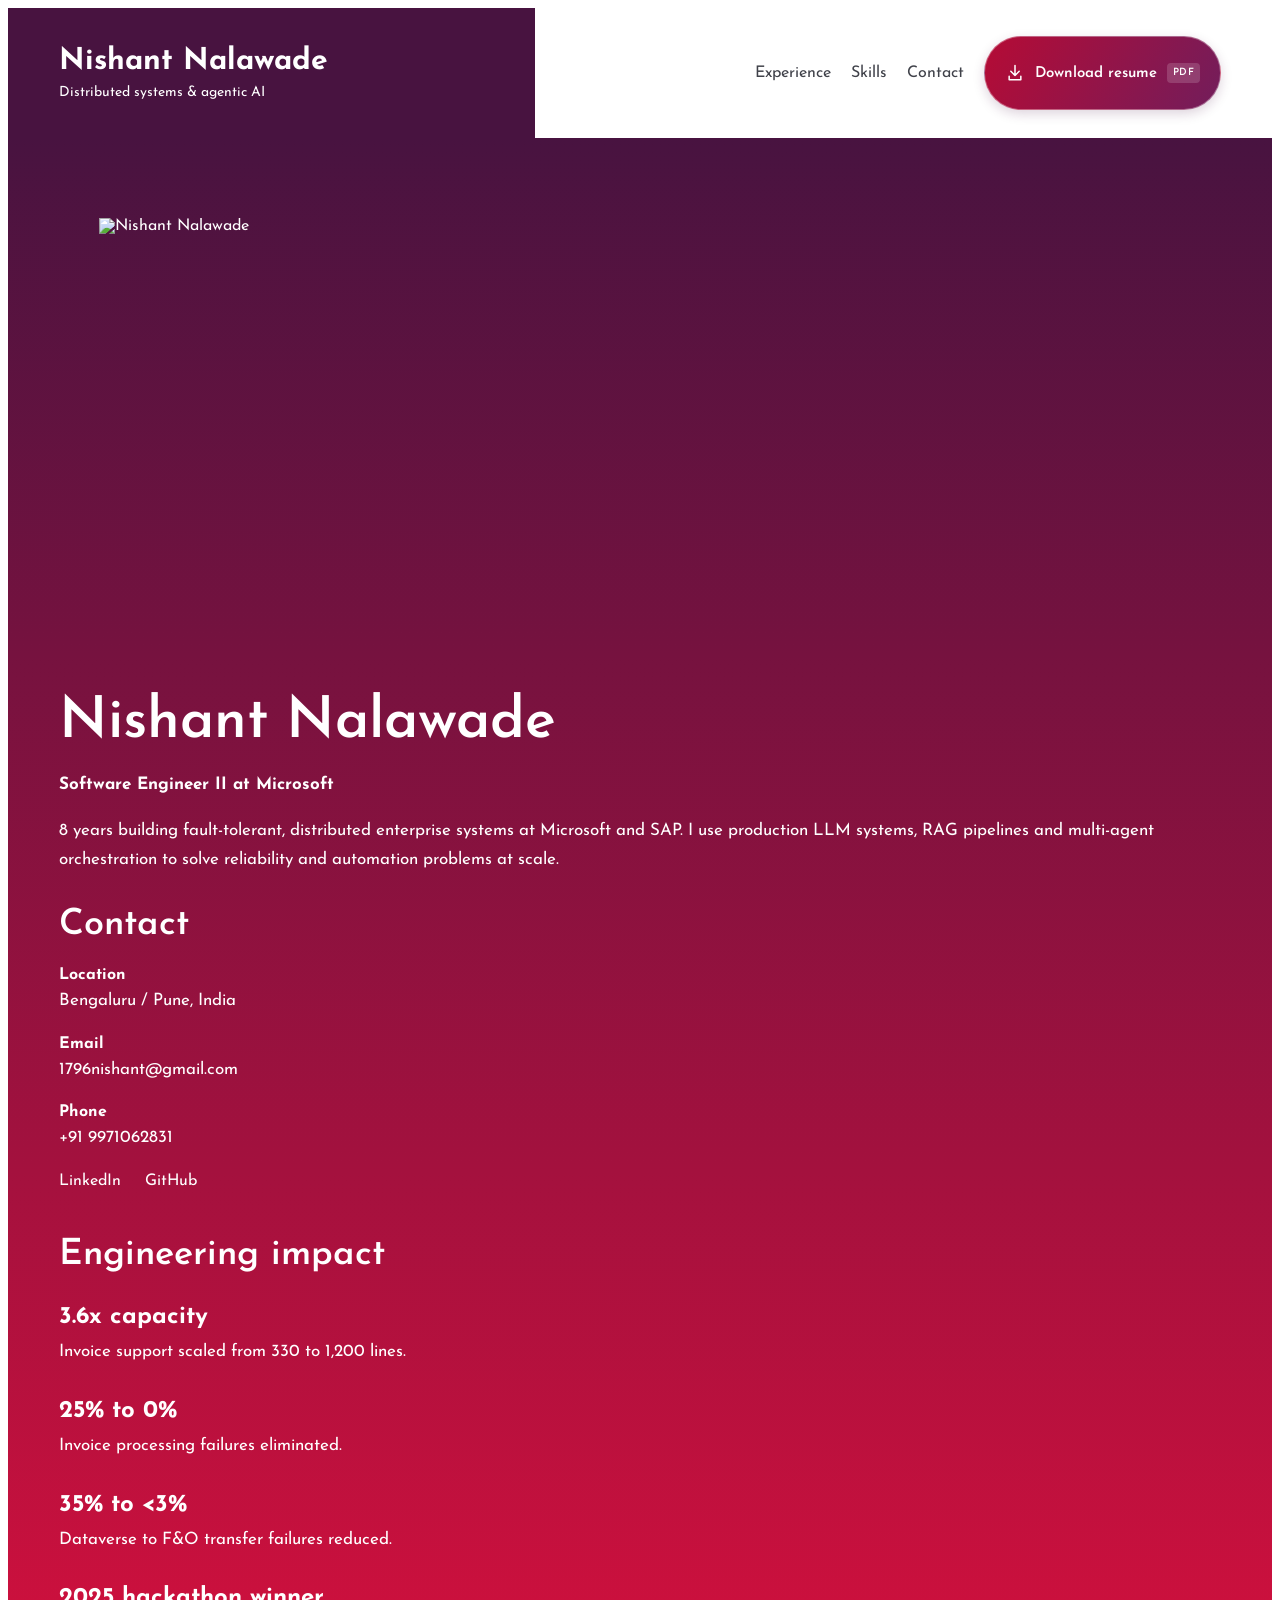
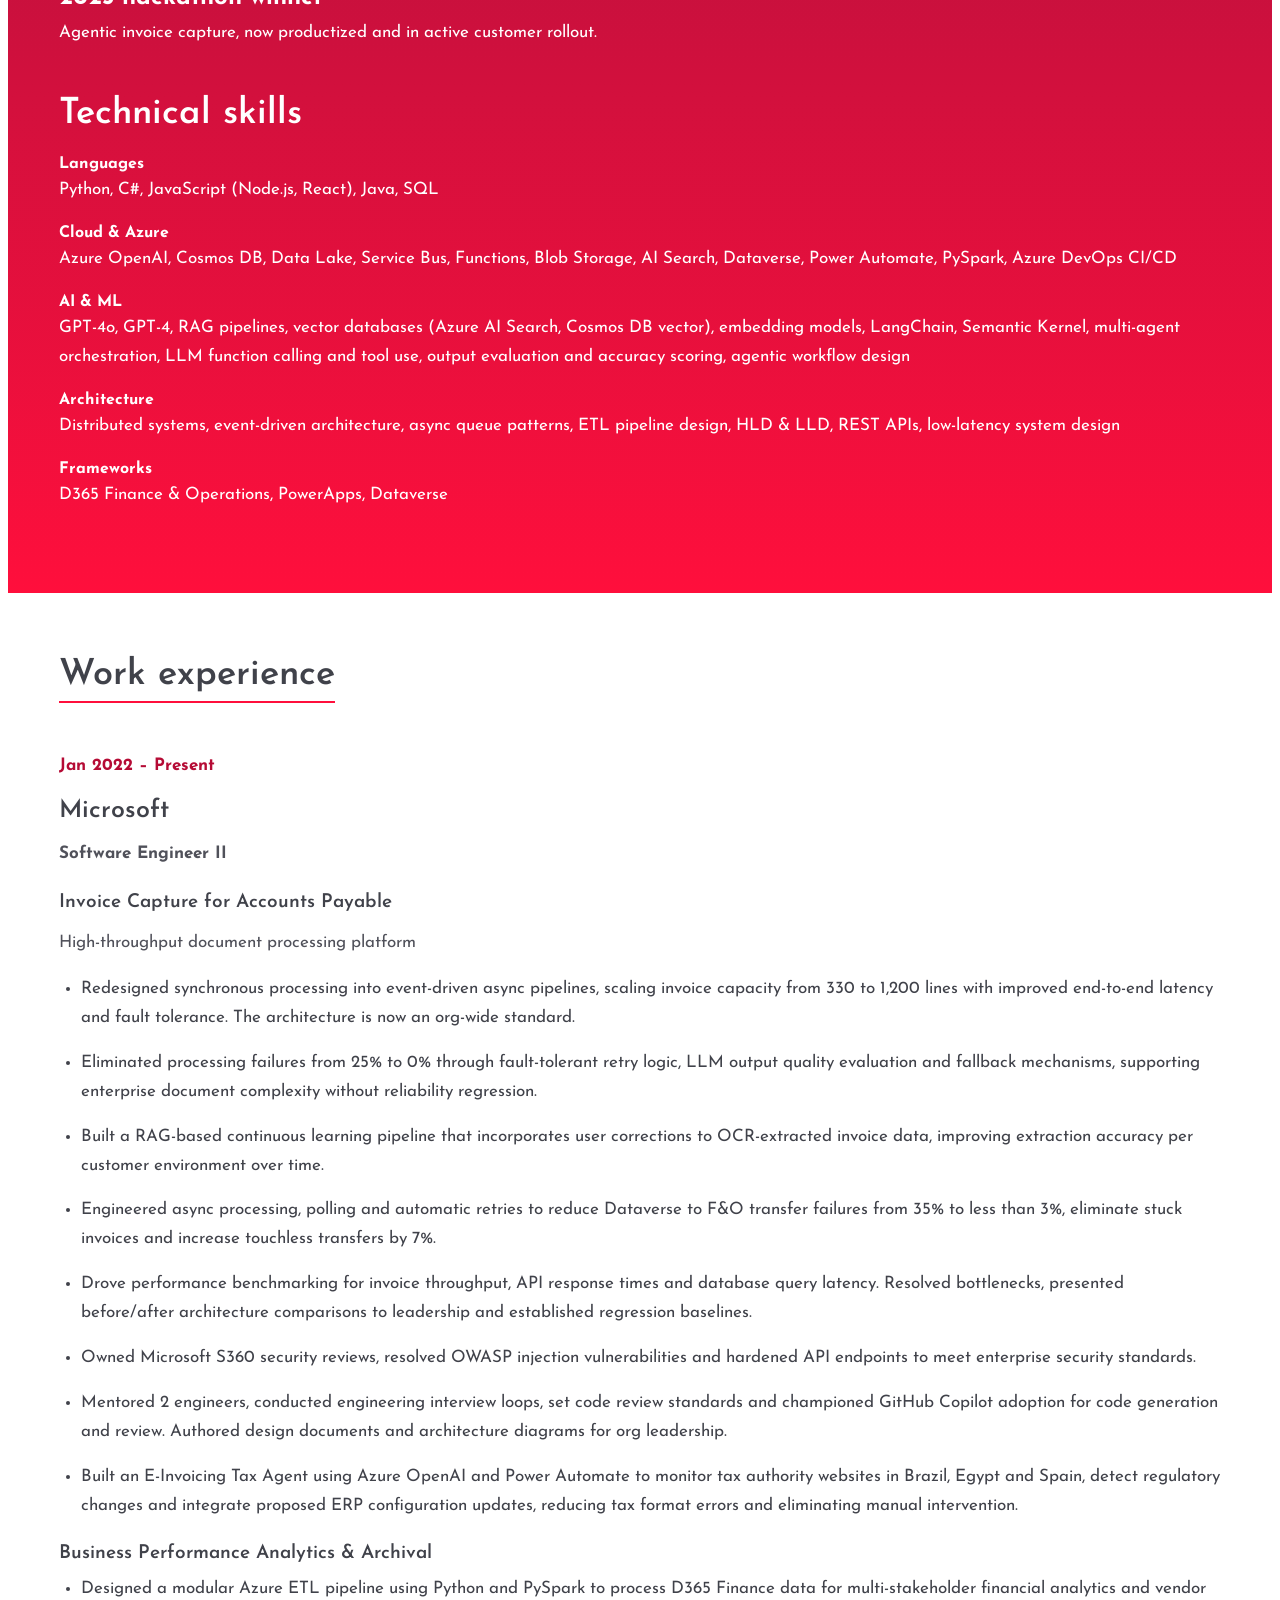
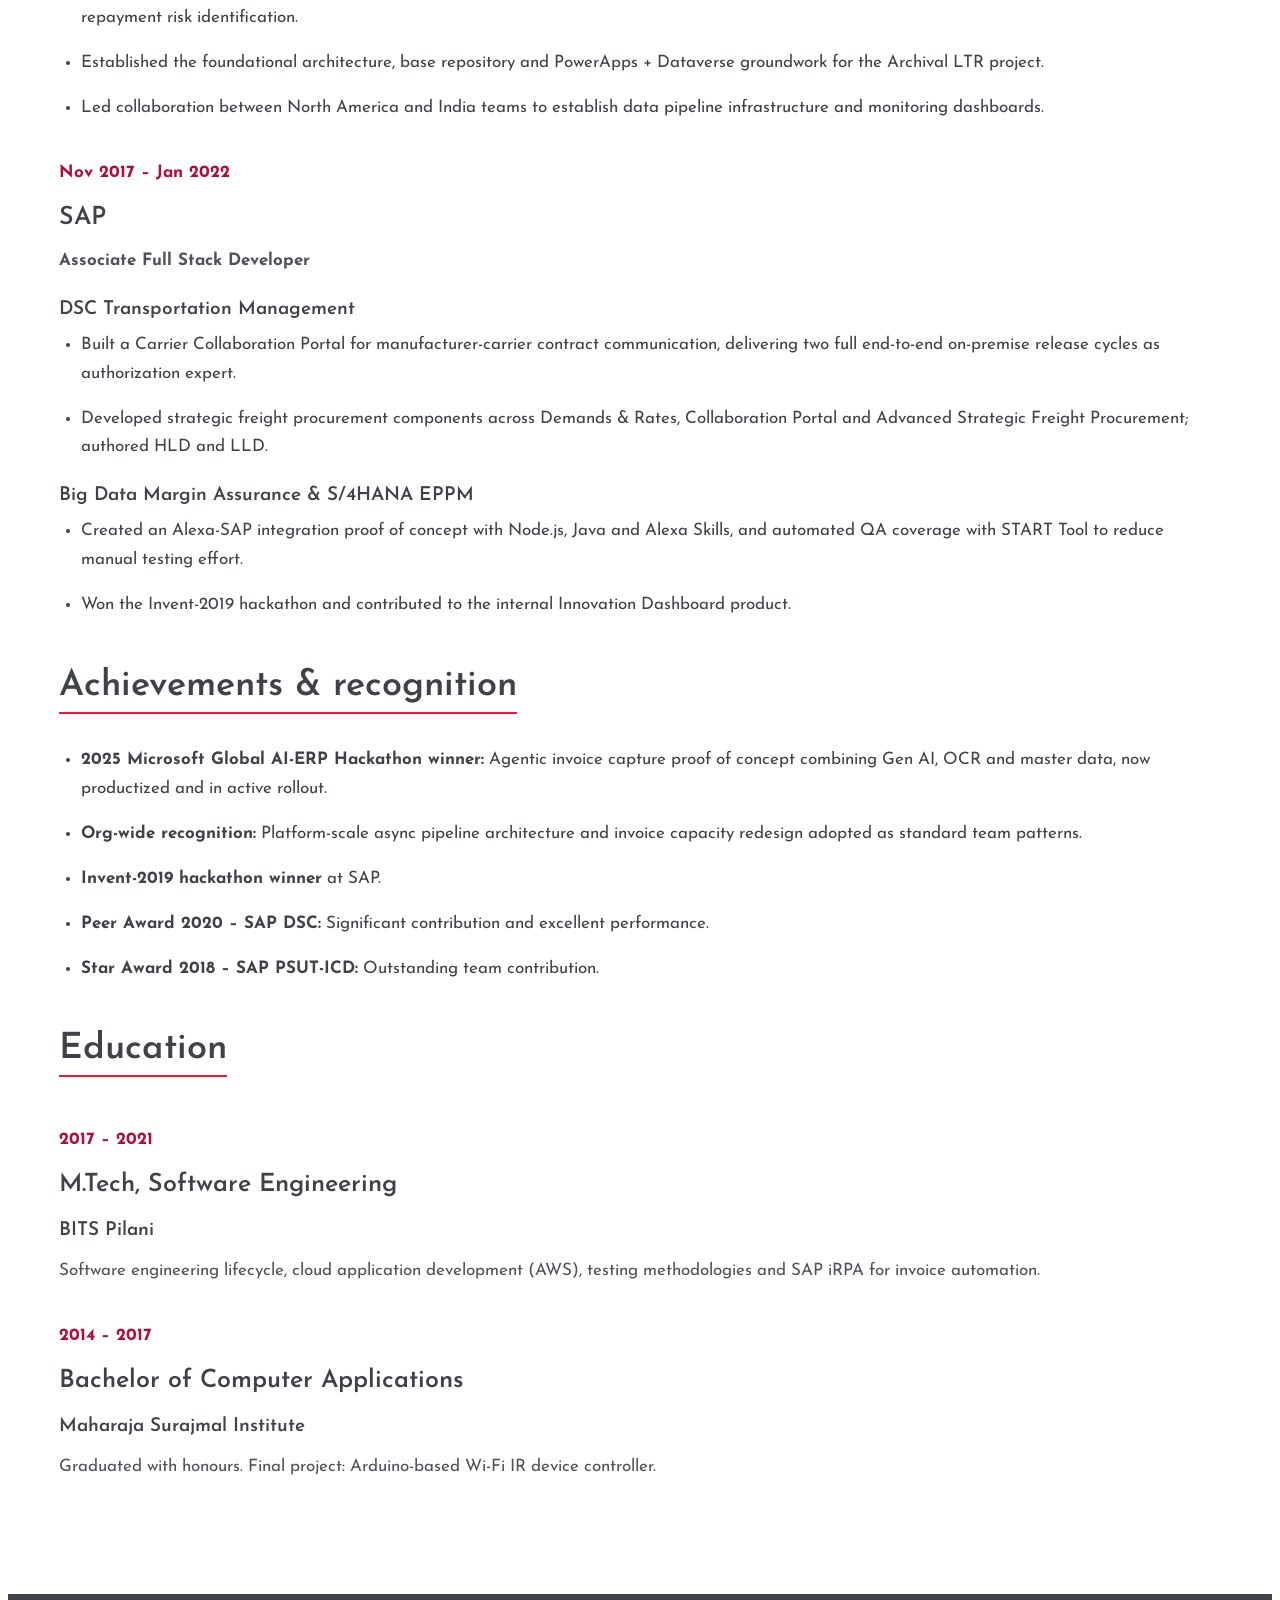
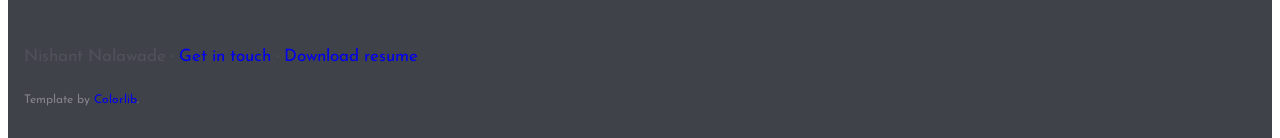
==== commit 71bf59a6: "Update Design elements" ====
--- a/index.html
+++ b/index.html
@@ -6,6 +6,7 @@
 	<meta name="description" content="Nishant Nalawade, Software Engineer II at Microsoft. Distributed systems, event-driven architecture, Azure, RAG pipelines and agentic AI for enterprise-scale reliability.">
 	<meta name="viewport" content="width=device-width, initial-scale=1.0">
 	<link href="img/favicon.png" rel="icon">
+	<link rel="stylesheet" href="https://fonts.googleapis.com/css?family=Josefin+Sans:400,400i,600,600i,700&amp;display=swap">
 	<link rel="stylesheet" href="css/bootstrap.min.css">
 	<link rel="stylesheet" href="css/style.css">
 </head>
@@ -21,7 +22,13 @@
 				<a href="#experience">Experience</a>
 				<a href="#skills">Skills</a>
 				<a href="#contact">Contact</a>
-				<a href="Resume.pdf" class="site-btn" download>Download Resume (PDF)</a>
+				<a href="Resume.pdf" class="resume-download" download>
+					<svg width="20" height="20" viewBox="0 0 24 24" fill="none" stroke="currentColor" stroke-width="1.8" stroke-linecap="round" stroke-linejoin="round" aria-hidden="true" focusable="false">
+						<path d="M12 3v12m-5-5 5 5 5-5M5 16v4h14v-4"/>
+					</svg>
+					<span>Download resume</span>
+					<span class="resume-format">PDF</span>
+				</a>
 			</nav>
 		</header>
 		<main id="main-content" tabindex="-1">
@@ -156,5 +163,6 @@
 			<div class="copyright">Template by <a href="https://colorlib.com">Colorlib</a>.</div>
 		</div>
 	</footer>
+	<script src="js/portfolio.js" defer></script>
 </body>
 </html>
--- a/css/style.css
+++ b/css/style.css
@@ -15,9 +15,13 @@
 }
 
 /* Static portfolio: content and navigation do not depend on JavaScript. */
+html {
+	scroll-behavior: smooth;
+}
+
 body.portfolio {
 	height: auto;
-	font-family: system-ui, -apple-system, "Segoe UI", sans-serif;
+	font-family: 'Josefin Sans', sans-serif;
 	color: #40424a;
 }
 
@@ -29,9 +33,13 @@
 }
 
 .portfolio a {
-	text-decoration: underline;
+	text-decoration: none;
 	text-underline-offset: 3px;
 	overflow-wrap: anywhere;
+}
+
+.portfolio a:hover {
+	text-decoration: underline;
 }
 
 .portfolio a:focus-visible,
@@ -62,11 +70,11 @@
 	justify-content: space-between;
 	gap: 24px;
 	padding: 28px 4%;
-	background: #481340;
+	background: linear-gradient(to right, #481340 0%, #481340 41.666667%, #fff 41.666667%, #fff 100%);
 }
 
 .portfolio .brand {
-	font-size: 24px;
+	font-size: 30px;
 	font-weight: 700;
 	color: #fff;
 }
@@ -85,20 +93,64 @@
 
 .portfolio .header-buttons a {
 	margin: 0;
+	color: #40424a;
+}
+
+.portfolio .header-buttons .resume-download {
+	display: inline-flex;
+	align-items: center;
+	justify-content: center;
+	gap: 10px;
+	padding: 12px 20px;
+	min-height: 48px;
+	max-width: 100%;
+	border: 1px solid rgba(255, 255, 255, 0.35);
+	border-radius: 999px;
+	background: linear-gradient(120deg, #b50b35, #721d5b);
+	box-shadow: 0 4px 12px rgba(72, 19, 64, 0.18);
 	color: #fff;
-}
-
-.portfolio .header-buttons .site-btn {
-	color: #40424a;
+	font-size: 15px;
+	font-weight: 600;
+	line-height: 1.4;
+	text-decoration: none;
+	transition: transform 180ms ease, box-shadow 180ms ease;
+}
+
+.portfolio .resume-download svg,
+.portfolio .resume-format {
+	flex-shrink: 0;
+}
+
+.portfolio .resume-format {
+	padding: 3px 6px;
+	border-radius: 4px;
+	background: rgba(255, 255, 255, 0.16);
+	font-size: 10px;
+	letter-spacing: 0.06em;
+}
+
+.portfolio .resume-download:hover {
+	transform: translateY(-2px);
+	box-shadow: 0 7px 18px rgba(72, 19, 64, 0.25);
+}
+
+.portfolio #experience,
+.portfolio #skills,
+.portfolio #contact,
+.portfolio #main-content {
+	scroll-margin-top: 24px;
 }
 
 .portfolio .main-left-area,
 .portfolio .main-right-area {
-	padding: 48px clamp(20px, 4vw, 64px);
+	padding: 64px clamp(24px, 4vw, 80px);
 }
 
 .portfolio .main-left-area {
-	background: linear-gradient(160deg, #481340, #9b1946);
+	background-color: #481340;
+	background-image: url("../img/home-4-bg.png"), linear-gradient(to bottom, #481340 0%, #ff0f3c 100%);
+	background-repeat: no-repeat;
+	background-size: 100% auto, 100% 100%;
 	color: #fff;
 }
 
@@ -114,7 +166,7 @@
 
 .portfolio .hero-image {
 	padding: 0;
-	margin-bottom: 32px;
+	margin-bottom: 56px;
 }
 
 .portfolio .hero-image img {
@@ -122,7 +174,6 @@
 	width: 100%;
 	max-width: 420px;
 	height: auto;
-	border-radius: 12px;
 }
 
 .portfolio .hero-text {
@@ -130,7 +181,7 @@
 }
 
 .portfolio h1 {
-	font-size: clamp(36px, 4vw, 64px);
+	font-size: clamp(40px, 4.5vw, 72px);
 	margin-bottom: 20px;
 	overflow-wrap: anywhere;
 }
@@ -153,7 +204,7 @@
 }
 
 .portfolio h2 {
-	font-size: 30px;
+	font-size: 36px;
 }
 
 .portfolio h3 {
@@ -224,13 +275,17 @@
 	padding-bottom: 10px;
 }
 
+.portfolio .section-title h2:after {
+	background: #ff0f3c;
+}
+
 .portfolio .experience-entry,
 .portfolio .education-entry {
 	margin-bottom: 36px;
 }
 
 .portfolio .date {
-	color: #9b1946;
+	color: #b50b35;
 	font-weight: 700;
 }
 
@@ -244,6 +299,34 @@
 
 .portfolio .footer-section {
 	padding: 32px 16px;
+}
+
+@media (min-width: 992px) {
+	.portfolio .header-section {
+		display: grid;
+		grid-template-columns: 5fr 7fr;
+		gap: 0;
+	}
+
+	.portfolio .site-logo {
+		padding-right: 24px;
+	}
+
+	.portfolio .header-buttons {
+		justify-content: flex-end;
+		padding-left: 32px;
+	}
+}
+
+@media (max-width: 991px) {
+	.portfolio .header-section {
+		background: #481340;
+	}
+
+	.portfolio .header-buttons a {
+		color: #fff;
+	}
+
 }
 
 @media (max-width: 479px) {
@@ -251,9 +334,22 @@
 		gap: 16px;
 	}
 
-	.portfolio .header-buttons .site-btn {
-		width: 100%;
-		min-width: 0;
+	.portfolio .header-buttons .resume-download {
+		padding: 12px 16px;
+	}
+}
+
+@media (prefers-reduced-motion: reduce) {
+	html {
+		scroll-behavior: auto;
+	}
+
+	.portfolio .header-buttons .resume-download {
+		transition: none;
+	}
+
+	.portfolio .resume-download:hover {
+		transform: none;
 	}
 }
 
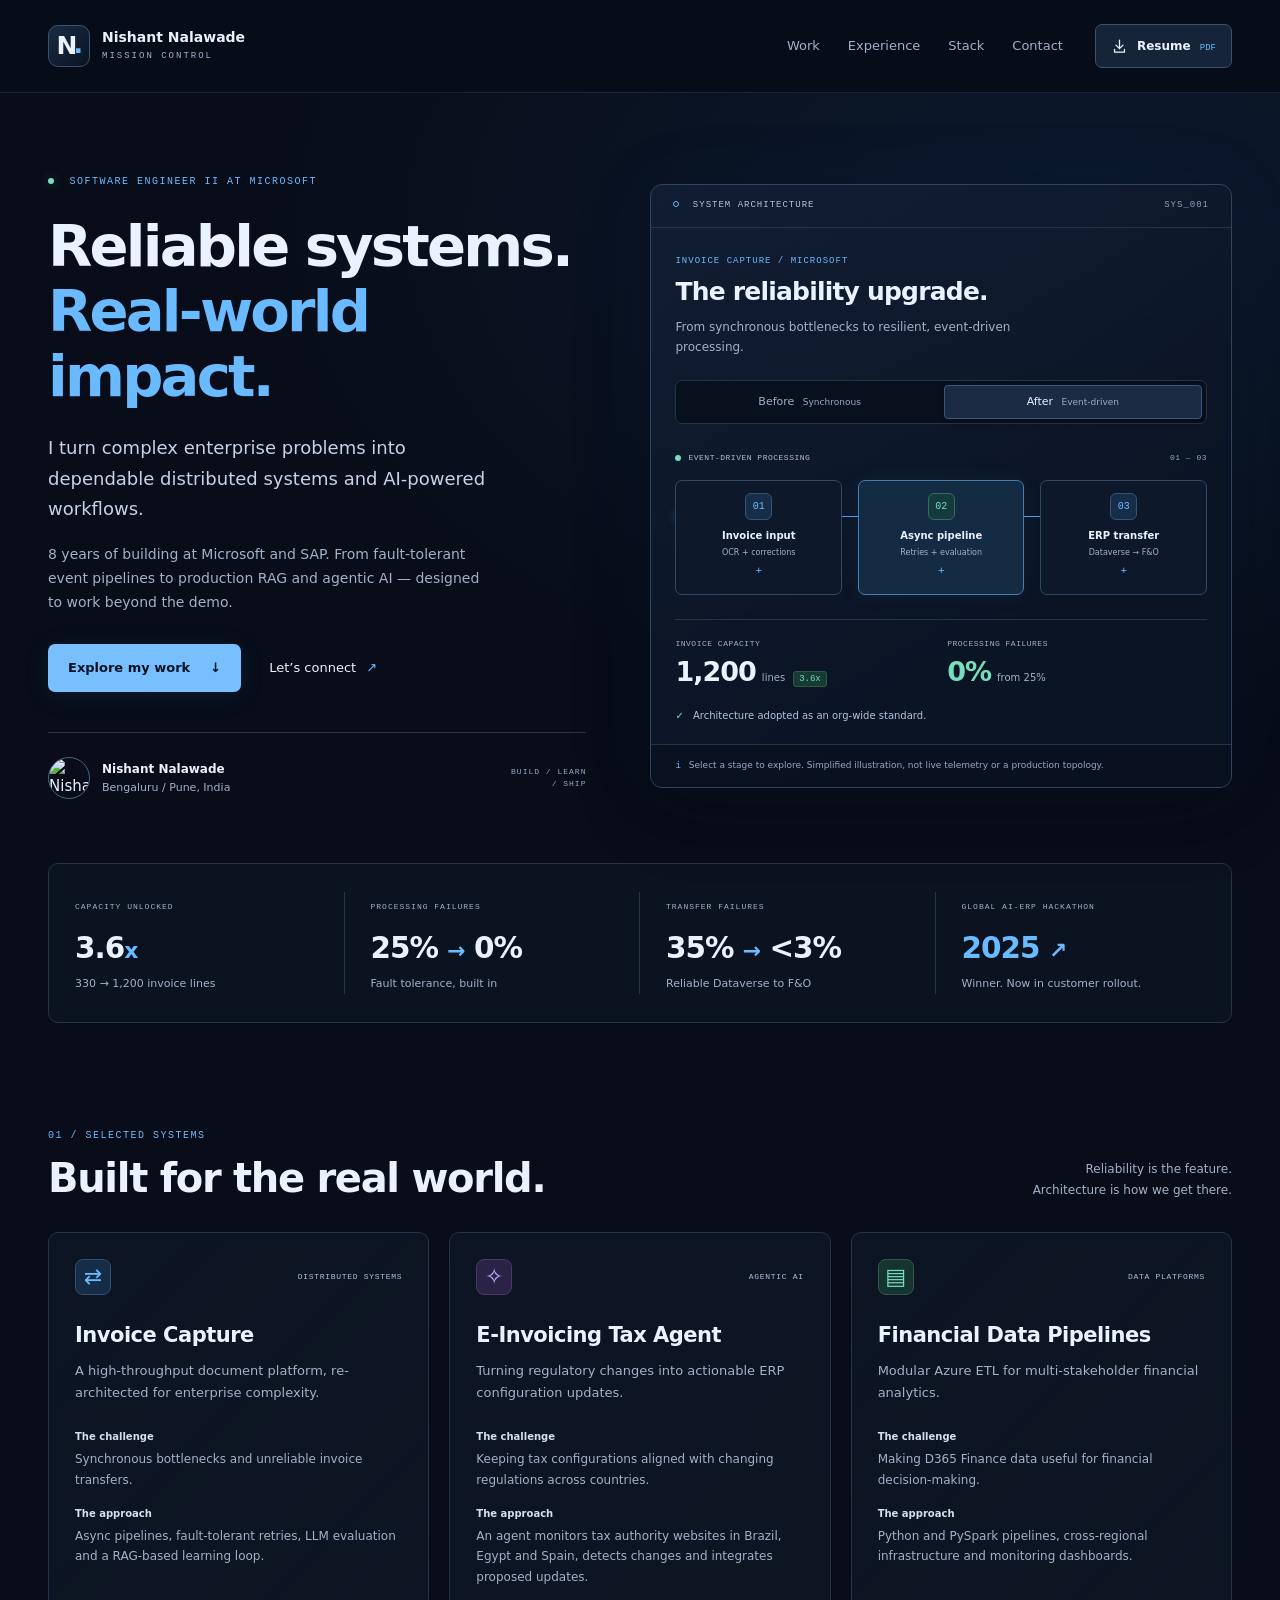
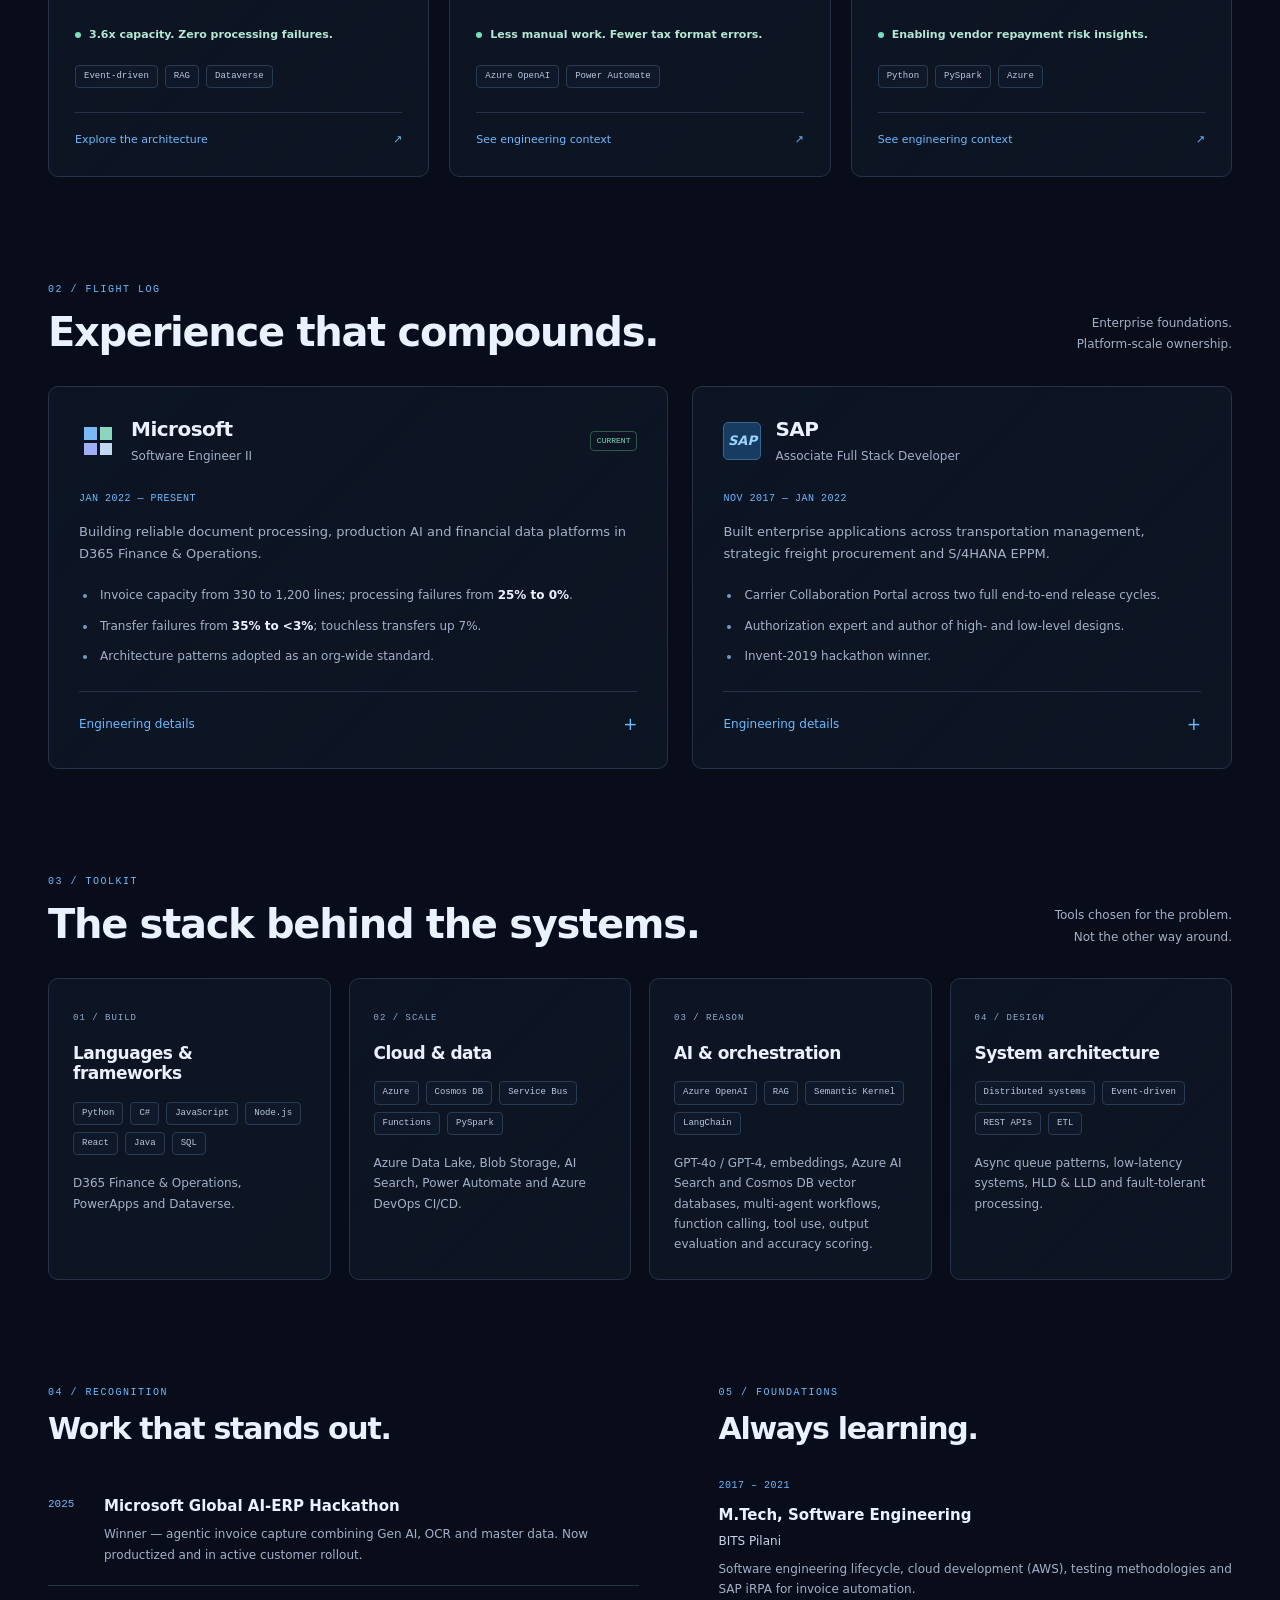
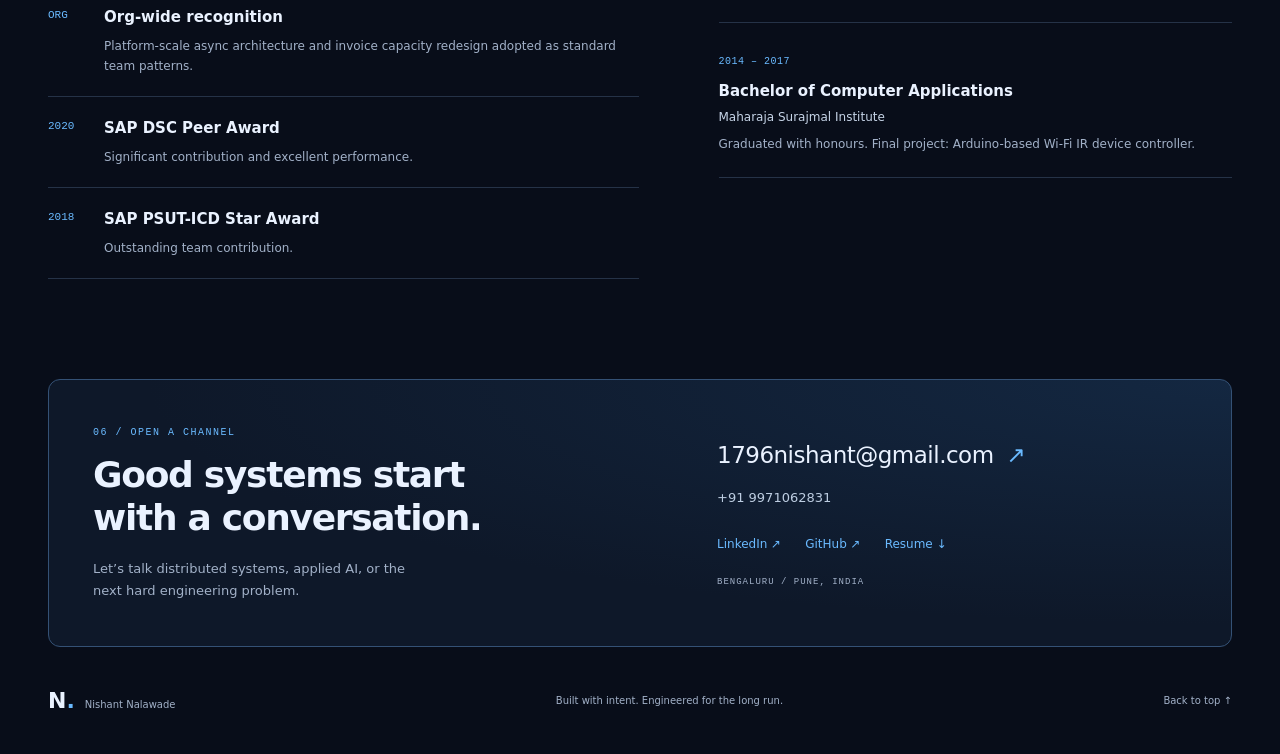
==== commit c4d7dc63: "v2" ====
--- a/index.html
+++ b/index.html
@@ -2,167 +2,203 @@
 <html lang="en">
 <head>
 	<meta charset="UTF-8">
-	<title>Nishant Nalawade | Software Engineer II</title>
-	<meta name="description" content="Nishant Nalawade, Software Engineer II at Microsoft. Distributed systems, event-driven architecture, Azure, RAG pipelines and agentic AI for enterprise-scale reliability.">
 	<meta name="viewport" content="width=device-width, initial-scale=1.0">
+	<meta name="theme-color" content="#080d19">
+	<meta name="description" content="Nishant Nalawade, Software Engineer II at Microsoft. Building reliable distributed systems, event-driven platforms and production AI for enterprise scale.">
+	<title>Nishant Nalawade | Mission Control</title>
 	<link href="img/favicon.png" rel="icon">
-	<link rel="stylesheet" href="https://fonts.googleapis.com/css?family=Josefin+Sans:400,400i,600,600i,700&amp;display=swap">
-	<link rel="stylesheet" href="css/bootstrap.min.css">
-	<link rel="stylesheet" href="css/style.css">
+	<link rel="stylesheet" href="css/mission-control.css">
+	<script src="js/portfolio.js" defer></script>
 </head>
-<body class="portfolio">
+<body>
 	<a class="skip-link" href="#main-content">Skip to content</a>
-	<div class="portfolio-layout">
-		<header class="header-section">
-			<div class="site-logo">
-				<a class="brand" href="#main-content">Nishant Nalawade</a>
-				<p>Distributed systems &amp; agentic AI</p>
-			</div>
-			<nav class="header-buttons" aria-label="Main navigation">
+	<header class="site-header">
+		<div class="header-inner">
+			<a class="brand" href="#main-content" aria-label="Nishant Nalawade, home">
+				<span class="brand-mark" aria-hidden="true">N<span>.</span></span>
+				<span class="brand-name">Nishant Nalawade<span class="brand-caption">MISSION CONTROL</span></span>
+			</a>
+			<nav class="main-nav" aria-label="Main navigation">
+				<a href="#systems">Work</a>
 				<a href="#experience">Experience</a>
-				<a href="#skills">Skills</a>
+				<a href="#skills">Stack</a>
 				<a href="#contact">Contact</a>
-				<a href="Resume.pdf" class="resume-download" download>
-					<svg width="20" height="20" viewBox="0 0 24 24" fill="none" stroke="currentColor" stroke-width="1.8" stroke-linecap="round" stroke-linejoin="round" aria-hidden="true" focusable="false">
-						<path d="M12 3v12m-5-5 5 5 5-5M5 16v4h14v-4"/>
-					</svg>
-					<span>Download resume</span>
-					<span class="resume-format">PDF</span>
-				</a>
 			</nav>
-		</header>
-		<main id="main-content" tabindex="-1">
-			<div class="row m-0">
-				<div class="col-lg-5 p-0">
-					<aside class="main-left-area h-100" aria-label="Profile and expertise">
-						<section class="intro-section" aria-labelledby="profile-heading">
-							<figure class="hero-image">
-								<img src="img/hero2.jpg" alt="Nishant Nalawade" width="420" height="420">
-							</figure>
-							<div class="hero-text">
-								<h1 id="profile-heading">Nishant Nalawade</h1>
-								<p class="role">Software Engineer II at Microsoft</p>
-								<p>8 years building fault-tolerant, distributed enterprise systems at Microsoft and SAP. I use production LLM systems, RAG pipelines and multi-agent orchestration to solve reliability and automation problems at scale.</p>
+			<a href="Resume.pdf" class="resume-download" download>
+				<svg width="17" height="17" viewBox="0 0 24 24" fill="none" stroke="currentColor" stroke-width="1.8" stroke-linecap="round" stroke-linejoin="round" aria-hidden="true" focusable="false"><path d="M12 3v12m-5-5 5 5 5-5M5 16v4h14v-4"/></svg>
+				<span>Resume <span class="file-type">PDF</span></span>
+			</a>
+		</div>
+	</header>
+	<main id="main-content" tabindex="-1">
+		<section class="hero page-width" aria-labelledby="hero-heading">
+			<div class="hero-copy">
+				<p class="eyebrow"><span class="status-dot" aria-hidden="true"></span> SOFTWARE ENGINEER II AT MICROSOFT</p>
+				<h1 id="hero-heading">Reliable systems.<br><span>Real-world impact.</span></h1>
+				<p class="hero-description">I turn complex enterprise problems into dependable distributed systems and AI-powered workflows.</p>
+				<p class="hero-summary">8 years of building at Microsoft and SAP. From fault-tolerant event pipelines to production RAG and agentic AI &mdash; designed to work beyond the demo.</p>
+				<div class="hero-actions">
+					<a class="button button-primary" href="#systems">Explore my work <span aria-hidden="true">&darr;</span></a>
+					<a class="text-link" href="#contact">Let&rsquo;s connect <span aria-hidden="true">&nearr;</span></a>
+				</div>
+				<div class="engineer-card">
+					<img src="img/hero2.jpg" alt="Nishant Nalawade" width="48" height="48">
+					<div><strong>Nishant Nalawade</strong><span>Bengaluru / Pune, India</span></div>
+					<span class="engineer-tag">BUILD / LEARN / SHIP</span>
+				</div>
+			</div>
+			<div class="architecture-panel" aria-labelledby="architecture-heading">
+				<div class="panel-topline"><span><span class="panel-dot" aria-hidden="true"></span> SYSTEM ARCHITECTURE</span><span class="panel-index">SYS_001</span></div>
+				<div class="panel-heading"><p class="eyebrow">INVOICE CAPTURE / MICROSOFT</p><h2 id="architecture-heading">The reliability upgrade.</h2><p>From synchronous bottlenecks to resilient, event-driven processing.</p></div>
+				<fieldset class="architecture-explorer">
+					<legend>Compare processing architectures</legend>
+					<input class="mode-radio" type="radio" id="mode-before" name="architecture-mode" value="before">
+					<input class="mode-radio" type="radio" id="mode-after" name="architecture-mode" value="after" checked>
+					<div class="mode-switch">
+						<label for="mode-before">Before <span>Synchronous</span></label>
+						<label for="mode-after">After <span>Event-driven</span></label>
+					</div>
+					<div class="architecture-views">
+						<div class="architecture-view before-view">
+							<div class="diagram-caption"><span class="signal signal-muted"></span> SYNCHRONOUS PROCESSING <span>01 &mdash; 03</span></div>
+							<div class="pipeline pipeline-before">
+								<details class="flow-node"><summary><span class="node-icon" aria-hidden="true">01</span><strong>Invoice input</strong><span>OCR extraction</span></summary><p>OCR extracts invoice data for downstream processing.</p></details>
+								<details class="flow-node"><summary><span class="node-icon" aria-hidden="true">02</span><strong>Sync processing</strong><span>Coupled execution</span></summary><p>The earlier synchronous architecture supported invoices with up to 330 lines and experienced processing failures.</p></details>
+								<details class="flow-node"><summary><span class="node-icon" aria-hidden="true">03</span><strong>ERP transfer</strong><span>Dataverse &rarr; F&amp;O</span></summary><p>Transfer failures reached 35%, with invoices getting stuck between Dataverse and Finance &amp; Operations.</p></details>
 							</div>
-							<div id="contact" class="hero-info">
-								<h2>Contact</h2>
-								<dl>
-									<dt>Location</dt><dd>Bengaluru / Pune, India</dd>
-									<dt>Email</dt><dd><a href="mailto:1796nishant@gmail.com">1796nishant@gmail.com</a></dd>
-									<dt>Phone</dt><dd><a href="tel:+919971062831">+91 9971062831</a></dd>
-								</dl>
-								<nav class="profile-links" aria-label="Professional profiles">
-									<a href="https://www.linkedin.com/in/nishant-nalawade/">LinkedIn</a>
-									<a href="https://github.com/nishant-nalawade">GitHub</a>
-								</nav>
+							<div class="architecture-results"><div><span>INVOICE CAPACITY</span><strong>330 <small>lines</small></strong></div><div><span>PROCESSING FAILURES</span><strong class="result-before">25%</strong></div></div>
+							<p class="architecture-note">The constraint: tightly coupled processing and unreliable transfers.</p>
+						</div>
+						<div class="architecture-view after-view">
+							<div class="diagram-caption"><span class="signal"></span> EVENT-DRIVEN PROCESSING <span>01 &mdash; 03</span></div>
+							<div class="pipeline">
+								<details class="flow-node"><summary><span class="node-icon" aria-hidden="true">01</span><strong>Invoice input</strong><span>OCR + corrections</span></summary><p>A RAG-based continuous learning pipeline incorporates user corrections to improve OCR extraction accuracy per customer environment.</p></details>
+								<details class="flow-node featured-node"><summary><span class="node-icon" aria-hidden="true">02</span><strong>Async pipeline</strong><span>Retries + evaluation</span></summary><p>Event-driven processing, fault-tolerant retries, LLM output evaluation and fallbacks eliminate processing failures while supporting greater document complexity.</p></details>
+								<details class="flow-node"><summary><span class="node-icon" aria-hidden="true">03</span><strong>ERP transfer</strong><span>Dataverse &rarr; F&amp;O</span></summary><p>Async processing, automatic retries and polling reduce transfer failures from 35% to less than 3%, increasing touchless transfers by 7%.</p></details>
 							</div>
-						</section>
-						<section class="profile-section" aria-labelledby="impact-heading">
-							<h2 id="impact-heading">Engineering impact</h2>
-							<ul class="impact-list">
-								<li><strong>3.6x capacity</strong>Invoice support scaled from 330 to 1,200 lines.</li>
-								<li><strong>25% to 0%</strong>Invoice processing failures eliminated.</li>
-								<li><strong>35% to &lt;3%</strong>Dataverse to F&amp;O transfer failures reduced.</li>
-								<li><strong>2025 hackathon winner</strong>Agentic invoice capture, now productized and in active customer rollout.</li>
+							<div class="architecture-results"><div><span>INVOICE CAPACITY</span><strong>1,200 <small>lines</small><em>3.6x</em></strong></div><div><span>PROCESSING FAILURES</span><strong class="result-after">0% <small>from 25%</small></strong></div></div>
+							<p class="architecture-note"><span aria-hidden="true">&#10003;</span> Architecture adopted as an org-wide standard.</p>
+						</div>
+					</div>
+				</fieldset>
+				<div class="panel-footnote"><span aria-hidden="true">i</span> Select a stage to explore. Simplified illustration, not live telemetry or a production topology.</div>
+			</div>
+		</section>
+
+		<section class="impact-strip page-width" aria-label="Selected engineering outcomes" data-reveal>
+			<div><span class="metric-label">CAPACITY UNLOCKED</span><strong>3.6<span>x</span></strong><p>330 &rarr; 1,200 invoice lines</p></div>
+			<div><span class="metric-label">PROCESSING FAILURES</span><strong>25% <span>&rarr;</span> 0%</strong><p>Fault tolerance, built in</p></div>
+			<div><span class="metric-label">TRANSFER FAILURES</span><strong>35% <span>&rarr;</span> &lt;3%</strong><p>Reliable Dataverse to F&amp;O</p></div>
+			<div><span class="metric-label">GLOBAL AI-ERP HACKATHON</span><strong class="award-metric">2025 <span>&nearr;</span></strong><p>Winner. Now in customer rollout.</p></div>
+		</section>
+
+		<section id="systems" class="section page-width" aria-labelledby="systems-heading">
+			<div class="section-heading" data-reveal><div><p class="eyebrow">01 / SELECTED SYSTEMS</p><h2 id="systems-heading">Built for the real world.</h2></div><p>Reliability is the feature.<br>Architecture is how we get there.</p></div>
+			<div class="project-grid">
+				<article class="project-card" data-reveal>
+					<div class="card-topline"><span class="project-symbol" aria-hidden="true">&#8644;</span><span class="tag">DISTRIBUTED SYSTEMS</span></div>
+					<h3>Invoice Capture</h3><p class="project-description">A high-throughput document platform, re-architected for enterprise complexity.</p>
+					<dl class="project-story"><dt>The challenge</dt><dd>Synchronous bottlenecks and unreliable invoice transfers.</dd><dt>The approach</dt><dd>Async pipelines, fault-tolerant retries, LLM evaluation and a RAG-based learning loop.</dd></dl>
+					<div class="project-outcome"><span class="signal"></span><strong>3.6x capacity. Zero processing failures.</strong></div>
+					<div class="tech-tags"><span>Event-driven</span><span>RAG</span><span>Dataverse</span></div>
+					<a class="card-link" href="#architecture-heading">Explore the architecture <span aria-hidden="true">&nearr;</span></a>
+				</article>
+				<article class="project-card" data-reveal>
+					<div class="card-topline"><span class="project-symbol violet" aria-hidden="true">&#10023;</span><span class="tag">AGENTIC AI</span></div>
+					<h3>E-Invoicing Tax Agent</h3><p class="project-description">Turning regulatory changes into actionable ERP configuration updates.</p>
+					<dl class="project-story"><dt>The challenge</dt><dd>Keeping tax configurations aligned with changing regulations across countries.</dd><dt>The approach</dt><dd>An agent monitors tax authority websites in Brazil, Egypt and Spain, detects changes and integrates proposed updates.</dd></dl>
+					<div class="project-outcome"><span class="signal"></span><strong>Less manual work. Fewer tax format errors.</strong></div>
+					<div class="tech-tags"><span>Azure OpenAI</span><span>Power Automate</span></div>
+					<a class="card-link" href="#microsoft-details">See engineering context <span aria-hidden="true">&nearr;</span></a>
+				</article>
+				<article class="project-card" data-reveal>
+					<div class="card-topline"><span class="project-symbol teal" aria-hidden="true">&#9636;</span><span class="tag">DATA PLATFORMS</span></div>
+					<h3>Financial Data Pipelines</h3><p class="project-description">Modular Azure ETL for multi-stakeholder financial analytics.</p>
+					<dl class="project-story"><dt>The challenge</dt><dd>Making D365 Finance data useful for financial decision-making.</dd><dt>The approach</dt><dd>Python and PySpark pipelines, cross-regional infrastructure and monitoring dashboards.</dd></dl>
+					<div class="project-outcome"><span class="signal"></span><strong>Enabling vendor repayment risk insights.</strong></div>
+					<div class="tech-tags"><span>Python</span><span>PySpark</span><span>Azure</span></div>
+					<a class="card-link" href="#microsoft-details">See engineering context <span aria-hidden="true">&nearr;</span></a>
+				</article>
+			</div>
+		</section>
+
+		<section id="experience" class="section page-width" aria-labelledby="experience-heading">
+			<div class="section-heading" data-reveal><div><p class="eyebrow">02 / FLIGHT LOG</p><h2 id="experience-heading">Experience that compounds.</h2></div><p>Enterprise foundations.<br>Platform-scale ownership.</p></div>
+			<div class="experience-grid">
+				<article class="experience-entry" data-reveal>
+					<div class="experience-meta"><span class="company-icon microsoft-icon" aria-hidden="true"><i></i><i></i><i></i><i></i></span><div><h3>Microsoft</h3><p>Software Engineer II</p></div><span class="current-tag">CURRENT</span></div>
+					<p class="date">JAN 2022 &mdash; PRESENT</p>
+					<p>Building reliable document processing, production AI and financial data platforms in D365 Finance &amp; Operations.</p>
+					<ul class="highlights"><li>Invoice capacity from 330 to 1,200 lines; processing failures from <strong>25% to 0%</strong>.</li><li>Transfer failures from <strong>35% to &lt;3%</strong>; touchless transfers up 7%.</li><li>Architecture patterns adopted as an org-wide standard.</li></ul>
+					<details id="microsoft-details" class="engineering-details">
+						<summary>Engineering details <span aria-hidden="true">+</span></summary>
+						<div class="details-content">
+							<h4>Invoice Capture &amp; applied AI</h4>
+							<ul class="detail-list">
+								<li>Redesigned synchronous processing into event-driven async pipelines, improving latency, fault tolerance and enterprise document capacity without reliability regression.</li>
+								<li>Implemented fault-tolerant retries, LLM output quality evaluation and fallback mechanisms to eliminate invoice processing failures.</li>
+								<li>Built a RAG-based continuous learning pipeline incorporating user corrections to OCR-extracted data for per-customer extraction accuracy improvements.</li>
+								<li>Engineered async processing, polling and auto-retries to eliminate stuck-invoice incidents between Dataverse and F&amp;O.</li>
+								<li>Benchmarked throughput, API response times and database query latency; resolved bottlenecks, presented before/after architecture comparisons and established regression baselines.</li>
+								<li>Owned Microsoft S360 security reviews, resolved OWASP injection vulnerabilities and hardened API endpoints for enterprise security compliance.</li>
+								<li>Mentored 2 engineers, conducted engineering interview loops, set code review standards and championed GitHub Copilot adoption for code generation and review. Authored design documents and architecture diagrams for org leadership.</li>
+								<li>Built an Azure OpenAI and Power Automate E-Invoicing Tax Agent to monitor government websites in Brazil, Egypt and Spain, detect regulatory changes and integrate proposed ERP configuration updates, reducing errors and eliminating manual intervention.</li>
 							</ul>
-						</section>
-						<section id="skills" class="profile-section" aria-labelledby="skills-heading">
-							<h2 id="skills-heading">Technical skills</h2>
-							<dl class="skill-list">
-								<dt>Languages</dt>
-								<dd>Python, C#, JavaScript (Node.js, React), Java, SQL</dd>
-								<dt>Cloud &amp; Azure</dt>
-								<dd>Azure OpenAI, Cosmos DB, Data Lake, Service Bus, Functions, Blob Storage, AI Search, Dataverse, Power Automate, PySpark, Azure DevOps CI/CD</dd>
-								<dt>AI &amp; ML</dt>
-								<dd>GPT-4o, GPT-4, RAG pipelines, vector databases (Azure AI Search, Cosmos DB vector), embedding models, LangChain, Semantic Kernel, multi-agent orchestration, LLM function calling and tool use, output evaluation and accuracy scoring, agentic workflow design</dd>
-								<dt>Architecture</dt>
-								<dd>Distributed systems, event-driven architecture, async queue patterns, ETL pipeline design, HLD &amp; LLD, REST APIs, low-latency system design</dd>
-								<dt>Frameworks</dt>
-								<dd>D365 Finance &amp; Operations, PowerApps, Dataverse</dd>
-							</dl>
-						</section>
-					</aside>
-				</div>
-				<div class="col-lg-7">
-					<div class="main-right-area">
-						<section id="experience" class="resume-section" aria-labelledby="experience-heading">
-							<div class="section-title"><h2 id="experience-heading">Work experience</h2></div>
-							<article class="experience-entry">
-								<p class="date">Jan 2022 &ndash; Present</p>
-								<h3>Microsoft</h3>
-								<p class="job-title">Software Engineer II</p>
-								<h4>Invoice Capture for Accounts Payable</h4>
-								<p>High-throughput document processing platform</p>
-								<ul class="detail-list">
-									<li>Redesigned synchronous processing into event-driven async pipelines, scaling invoice capacity from 330 to 1,200 lines with improved end-to-end latency and fault tolerance. The architecture is now an org-wide standard.</li>
-									<li>Eliminated processing failures from 25% to 0% through fault-tolerant retry logic, LLM output quality evaluation and fallback mechanisms, supporting enterprise document complexity without reliability regression.</li>
-									<li>Built a RAG-based continuous learning pipeline that incorporates user corrections to OCR-extracted invoice data, improving extraction accuracy per customer environment over time.</li>
-									<li>Engineered async processing, polling and automatic retries to reduce Dataverse to F&amp;O transfer failures from 35% to less than 3%, eliminate stuck invoices and increase touchless transfers by 7%.</li>
-									<li>Drove performance benchmarking for invoice throughput, API response times and database query latency. Resolved bottlenecks, presented before/after architecture comparisons to leadership and established regression baselines.</li>
-									<li>Owned Microsoft S360 security reviews, resolved OWASP injection vulnerabilities and hardened API endpoints to meet enterprise security standards.</li>
-									<li>Mentored 2 engineers, conducted engineering interview loops, set code review standards and championed GitHub Copilot adoption for code generation and review. Authored design documents and architecture diagrams for org leadership.</li>
-									<li>Built an E-Invoicing Tax Agent using Azure OpenAI and Power Automate to monitor tax authority websites in Brazil, Egypt and Spain, detect regulatory changes and integrate proposed ERP configuration updates, reducing tax format errors and eliminating manual intervention.</li>
-								</ul>
-								<h4>Business Performance Analytics &amp; Archival</h4>
-								<ul class="detail-list">
-									<li>Designed a modular Azure ETL pipeline using Python and PySpark to process D365 Finance data for multi-stakeholder financial analytics and vendor repayment risk identification.</li>
-									<li>Established the foundational architecture, base repository and PowerApps + Dataverse groundwork for the Archival LTR project.</li>
-									<li>Led collaboration between North America and India teams to establish data pipeline infrastructure and monitoring dashboards.</li>
-								</ul>
-							</article>
-							<article class="experience-entry">
-								<p class="date">Nov 2017 &ndash; Jan 2022</p>
-								<h3>SAP</h3>
-								<p class="job-title">Associate Full Stack Developer</p>
-								<h4>DSC Transportation Management</h4>
-								<ul class="detail-list">
-									<li>Built a Carrier Collaboration Portal for manufacturer-carrier contract communication, delivering two full end-to-end on-premise release cycles as authorization expert.</li>
-									<li>Developed strategic freight procurement components across Demands &amp; Rates, Collaboration Portal and Advanced Strategic Freight Procurement; authored HLD and LLD.</li>
-								</ul>
-								<h4>Big Data Margin Assurance &amp; S/4HANA EPPM</h4>
-								<ul class="detail-list">
-									<li>Created an Alexa-SAP integration proof of concept with Node.js, Java and Alexa Skills, and automated QA coverage with START Tool to reduce manual testing effort.</li>
-									<li>Won the Invent-2019 hackathon and contributed to the internal Innovation Dashboard product.</li>
-								</ul>
-							</article>
-						</section>
-						<section class="resume-section" aria-labelledby="awards-heading">
-							<div class="section-title"><h2 id="awards-heading">Achievements &amp; recognition</h2></div>
+							<h4>Business Performance Analytics &amp; Archival</h4>
 							<ul class="detail-list">
-								<li><strong>2025 Microsoft Global AI-ERP Hackathon winner:</strong> Agentic invoice capture proof of concept combining Gen AI, OCR and master data, now productized and in active rollout.</li>
-								<li><strong>Org-wide recognition:</strong> Platform-scale async pipeline architecture and invoice capacity redesign adopted as standard team patterns.</li>
-								<li><strong>Invent-2019 hackathon winner</strong> at SAP.</li>
-								<li><strong>Peer Award 2020 &ndash; SAP DSC:</strong> Significant contribution and excellent performance.</li>
-								<li><strong>Star Award 2018 &ndash; SAP PSUT-ICD:</strong> Outstanding team contribution.</li>
+								<li>Designed a modular Azure ETL pipeline with Python and PySpark to process D365 Finance data for multi-stakeholder financial analytics and vendor repayment risk identification.</li>
+								<li>Established the foundational architecture, base repository and PowerApps + Dataverse groundwork for the Archival LTR project.</li>
+								<li>Led North America and India teams in establishing data pipeline infrastructure and monitoring dashboards.</li>
 							</ul>
-						</section>
-						<section class="resume-section" aria-labelledby="education-heading">
-							<div class="section-title"><h2 id="education-heading">Education</h2></div>
-							<article class="education-entry">
-								<p class="date">2017 &ndash; 2021</p>
-								<h3>M.Tech, Software Engineering</h3>
-								<h4>BITS Pilani</h4>
-								<p>Software engineering lifecycle, cloud application development (AWS), testing methodologies and SAP iRPA for invoice automation.</p>
-							</article>
-							<article class="education-entry">
-								<p class="date">2014 &ndash; 2017</p>
-								<h3>Bachelor of Computer Applications</h3>
-								<h4>Maharaja Surajmal Institute</h4>
-								<p>Graduated with honours. Final project: Arduino-based Wi-Fi IR device controller.</p>
-							</article>
-						</section>
-					</div>
-				</div>
-			</div>
-		</main>
-	</div>
-	<footer class="footer-section">
-		<div class="container text-center">
-			<p>Nishant Nalawade &middot; <a href="mailto:1796nishant@gmail.com">Get in touch</a> &middot; <a href="Resume.pdf" download>Download resume</a></p>
-			<!-- Colorlib attribution retained under the template's CC BY 3.0 license. -->
-			<div class="copyright">Template by <a href="https://colorlib.com">Colorlib</a>.</div>
-		</div>
-	</footer>
-	<script src="js/portfolio.js" defer></script>
+						</div>
+					</details>
+				</article>
+				<article class="experience-entry" data-reveal>
+					<div class="experience-meta"><span class="company-icon sap-icon" aria-hidden="true">SAP</span><div><h3>SAP</h3><p>Associate Full Stack Developer</p></div></div>
+					<p class="date">NOV 2017 &mdash; JAN 2022</p>
+					<p>Built enterprise applications across transportation management, strategic freight procurement and S/4HANA EPPM.</p>
+					<ul class="highlights"><li>Carrier Collaboration Portal across two full end-to-end release cycles.</li><li>Authorization expert and author of high- and low-level designs.</li><li>Invent-2019 hackathon winner.</li></ul>
+					<details class="engineering-details">
+						<summary>Engineering details <span aria-hidden="true">+</span></summary>
+						<div class="details-content"><ul class="detail-list">
+							<li>Built a manufacturer-carrier contract communication portal and delivered two full on-premise release cycles as authorization expert.</li>
+							<li>Developed Demands &amp; Rates, Collaboration Portal and Advanced Strategic Freight Procurement components; authored HLD and LLD.</li>
+							<li>Created an Alexa-SAP integration proof of concept using Node.js, Java and Alexa Skills for Big Data Margin Assurance / S/4HANA EPPM.</li>
+							<li>Automated QA coverage with START Tool, reducing manual testing effort, and contributed to the internal Innovation Dashboard product.</li>
+						</ul></div>
+					</details>
+				</article>
+			</div>
+		</section>
+
+		<section id="skills" class="section page-width" aria-labelledby="skills-heading">
+			<div class="section-heading" data-reveal><div><p class="eyebrow">03 / TOOLKIT</p><h2 id="skills-heading">The stack behind the systems.</h2></div><p>Tools chosen for the problem.<br>Not the other way around.</p></div>
+			<div class="stack-grid">
+				<article class="stack-card" data-reveal><span class="stack-index">01 / BUILD</span><h3>Languages &amp; frameworks</h3><div class="tech-tags"><span>Python</span><span>C#</span><span>JavaScript</span><span>Node.js</span><span>React</span><span>Java</span><span>SQL</span></div><p>D365 Finance &amp; Operations, PowerApps and Dataverse.</p></article>
+				<article class="stack-card" data-reveal><span class="stack-index">02 / SCALE</span><h3>Cloud &amp; data</h3><div class="tech-tags"><span>Azure</span><span>Cosmos DB</span><span>Service Bus</span><span>Functions</span><span>PySpark</span></div><p>Azure Data Lake, Blob Storage, AI Search, Power Automate and Azure DevOps CI/CD.</p></article>
+				<article class="stack-card" data-reveal><span class="stack-index">03 / REASON</span><h3>AI &amp; orchestration</h3><div class="tech-tags"><span>Azure OpenAI</span><span>RAG</span><span>Semantic Kernel</span><span>LangChain</span></div><p>GPT-4o / GPT-4, embeddings, Azure AI Search and Cosmos DB vector databases, multi-agent workflows, function calling, tool use, output evaluation and accuracy scoring.</p></article>
+				<article class="stack-card" data-reveal><span class="stack-index">04 / DESIGN</span><h3>System architecture</h3><div class="tech-tags"><span>Distributed systems</span><span>Event-driven</span><span>REST APIs</span><span>ETL</span></div><p>Async queue patterns, low-latency systems, HLD &amp; LLD and fault-tolerant processing.</p></article>
+			</div>
+		</section>
+
+		<section class="section page-width credentials" aria-label="Recognition and education">
+			<div data-reveal><p class="eyebrow">04 / RECOGNITION</p><h2>Work that stands out.</h2><ul class="recognition-list">
+				<li><span>2025</span><div><h3>Microsoft Global AI-ERP Hackathon</h3><p>Winner &mdash; agentic invoice capture combining Gen AI, OCR and master data. Now productized and in active customer rollout.</p></div></li>
+				<li><span>ORG</span><div><h3>Org-wide recognition</h3><p>Platform-scale async architecture and invoice capacity redesign adopted as standard team patterns.</p></div></li>
+				<li><span>2020</span><div><h3>SAP DSC Peer Award</h3><p>Significant contribution and excellent performance.</p></div></li>
+				<li><span>2018</span><div><h3>SAP PSUT-ICD Star Award</h3><p>Outstanding team contribution.</p></div></li>
+			</ul></div>
+			<div data-reveal><p class="eyebrow">05 / FOUNDATIONS</p><h2>Always learning.</h2>
+				<article class="education-entry"><p class="date">2017 &ndash; 2021</p><h3>M.Tech, Software Engineering</h3><p class="institution">BITS Pilani</p><p>Software engineering lifecycle, cloud development (AWS), testing methodologies and SAP iRPA for invoice automation.</p></article>
+				<article class="education-entry"><p class="date">2014 &ndash; 2017</p><h3>Bachelor of Computer Applications</h3><p class="institution">Maharaja Surajmal Institute</p><p>Graduated with honours. Final project: Arduino-based Wi-Fi IR device controller.</p></article>
+			</div>
+		</section>
+
+		<section id="contact" class="contact-section page-width" aria-labelledby="contact-heading" data-reveal>
+			<div><p class="eyebrow">06 / OPEN A CHANNEL</p><h2 id="contact-heading">Good systems start<br>with a conversation.</h2><p>Let&rsquo;s talk distributed systems, applied AI, or the next hard engineering problem.</p></div>
+			<div class="contact-links"><a class="contact-email" href="mailto:1796nishant@gmail.com">1796nishant@gmail.com <span aria-hidden="true">&nearr;</span></a><a href="tel:+919971062831">+91 9971062831</a><div class="social-links"><a href="https://www.linkedin.com/in/nishant-nalawade/">LinkedIn <span aria-hidden="true">&nearr;</span></a><a href="https://github.com/nishant-nalawade">GitHub <span aria-hidden="true">&nearr;</span></a><a href="Resume.pdf" download>Resume <span aria-hidden="true">&darr;</span></a></div><span class="location">BENGALURU / PUNE, INDIA</span></div>
+		</section>
+	</main>
+	<footer class="site-footer page-width"><a class="footer-brand" href="#main-content">N<span>.</span> <span>Nishant Nalawade</span></a><p>Built with intent. Engineered for the long run.</p><a href="#main-content">Back to top &uarr;</a></footer>
 </body>
 </html>
--- a/css/mission-control.css
+++ b/css/mission-control.css
@@ -0,0 +1,311 @@
+:root {
+	color-scheme: dark;
+	--bg: #080d19;
+	--panel: #0e1626;
+	--panel-raised: #121e31;
+	--line: #253247;
+	--text: #eaf2ff;
+	--muted: #a2b1c8;
+	--blue: #6abaff;
+	--green: #75dfbc;
+	--mono: "Cascadia Code", "SFMono-Regular", Consolas, monospace;
+}
+
+* { box-sizing: border-box; }
+html { scroll-behavior: smooth; scroll-padding-top: 110px; }
+body { margin: 0; background: var(--bg); color: var(--text); font-family: Inter, "Segoe UI", system-ui, sans-serif; font-size: 15px; line-height: 1.7; -webkit-font-smoothing: antialiased; }
+body::before { position: absolute; inset: 0 0 auto; height: 900px; background: radial-gradient(ellipse at 85% 25%, #122c4c66, transparent 55%); pointer-events: none; content: ""; z-index: -1; }
+::selection { background: #24619b; color: #fff; }
+a { color: inherit; text-decoration: none; }
+a:hover { color: var(--blue); }
+button, input, summary { font: inherit; }
+a, summary, label { -webkit-tap-highlight-color: transparent; }
+:focus-visible { outline: 2px solid var(--blue); outline-offset: 6px; }
+main:focus { outline: none; }
+img { max-width: 100%; }
+svg { flex-shrink: 0; }
+h1, h2, h3, h4, p { margin: 0; }
+h1, h2, h3 { line-height: 1.2; }
+h2 { font-size: clamp(28px, 3.2vw, 40px); letter-spacing: -1.3px; font-weight: 650; }
+h3 { font-size: 21px; font-weight: 600; letter-spacing: -0.5px; }
+h4 { font-size: 15px; margin: 24px 0 12px; }
+p { color: var(--muted); }
+strong { font-weight: 600; }
+.page-width, .header-inner { width: min(1240px, calc(100% - 96px)); margin-inline: auto; }
+.skip-link { position: fixed; top: -100px; left: 16px; padding: 12px 20px; background: var(--text); color: var(--bg); z-index: 20; border-radius: 6px; }
+.skip-link:focus { top: 12px; }
+.site-header { position: sticky; top: 0; z-index: 10; background: #080d19f5; border-bottom: 1px solid #25324799; }
+.header-inner { min-height: 92px; display: flex; align-items: center; gap: 32px; }
+.brand { display: flex; gap: 12px; align-items: center; margin-right: auto; }
+.brand-mark { width: 42px; height: 42px; display: grid; place-content: center; border: 1px solid #3b526d; border-radius: 10px; background: linear-gradient(135deg, #192b43, #0b1422); font-size: 25px; font-weight: 750; position: relative; padding-right: 4px; }
+.brand-mark > span { position: absolute; color: var(--blue); bottom: 0; right: 6px; }
+.brand-name { font-size: 14px; font-weight: 650; line-height: 1.5; }
+.brand-caption { display: block; font: 9px/1.8 var(--mono); color: var(--muted); letter-spacing: 2px; }
+.main-nav { display: flex; align-items: center; gap: 28px; }
+.main-nav a { color: var(--muted); font-size: 13px; padding-block: 12px; }
+.main-nav a:hover { color: var(--text); }
+.resume-download { display: inline-flex; align-items: center; justify-content: center; gap: 9px; border: 1px solid #3a526c; background: #16243a; padding: 10px 15px; min-height: 44px; border-radius: 7px; font-size: 12px; font-weight: 600; white-space: nowrap; transition: background 180ms ease, border-color 180ms ease; }
+.resume-download:hover { color: #fff; background: #203653; border-color: var(--blue); }
+.file-type { font: 9px var(--mono); color: var(--blue); margin-left: 5px; }
+.hero { display: grid; grid-template-columns: 1fr 1.08fr; gap: 64px; align-items: center; padding-block: 80px 64px; }
+.eyebrow { font: 10px/1.7 var(--mono); letter-spacing: 1.5px; color: var(--blue); }
+.status-dot, .signal { display: inline-block; width: 6px; height: 6px; background: var(--green); border-radius: 50%; flex-shrink: 0; }
+.status-dot { margin-right: 8px; box-shadow: 0 0 12px #75dfbc55; }
+h1 { margin-top: 24px; font-size: clamp(40px, 4.5vw, 62px); font-weight: 700; letter-spacing: -2.8px; line-height: 1.13; }
+h1 > span { color: var(--blue); }
+.hero-description { color: #c6d3e7; font-size: 18px; line-height: 1.7; margin-top: 24px; max-width: 440px; }
+.hero-summary { margin-top: 18px; font-size: 14px; max-width: 440px; }
+.hero-actions { display: flex; align-items: center; flex-wrap: wrap; gap: 28px; margin-top: 30px; }
+.button { display: inline-flex; justify-content: center; align-items: center; gap: 20px; min-height: 48px; padding: 12px 20px; border-radius: 7px; font-size: 13px; font-weight: 650; transition: background 180ms ease; }
+.button-primary { background: #77bfff; color: #071323; box-shadow: 0 4px 24px #1e73b522; }
+.button-primary:hover { background: #a2d3ff; color: #071323; }
+.text-link { font-size: 13px; }
+.text-link span { color: var(--blue); margin-left: 6px; }
+.engineer-card { display: flex; gap: 12px; align-items: center; margin-top: 40px; padding-top: 24px; border-top: 1px solid var(--line); }
+.engineer-card img { width: 42px; height: 42px; object-fit: cover; object-position: center; border-radius: 50%; border: 1px solid #49657e; }
+.engineer-card strong { font-size: 12px; display: block; }
+.engineer-card div > span { display: block; color: var(--muted); font-size: 11px; }
+.engineer-tag { margin-left: auto; font: 8px/1.5 var(--mono); color: #96aac5; text-align: right; max-width: 85px; letter-spacing: 1px; }
+.architecture-panel { border: 1px solid #30445f; border-radius: 12px; background: linear-gradient(145deg, #142239aa, #0b1425 70%); box-shadow: 0 20px 80px #0003, 0 0 80px #1a5aa111; overflow: hidden; min-width: 0; }
+.panel-topline { display: flex; align-items: center; justify-content: space-between; padding: 14px 22px; border-bottom: 1px solid var(--line); font: 9px/1.5 var(--mono); letter-spacing: 1px; color: #b3c3d9; }
+.panel-dot { display: inline-block; width: 6px; height: 6px; border: 1px solid var(--blue); border-radius: 50%; margin-right: 7px; }
+.panel-index { color: #8ba0bc; }
+.panel-heading { padding: 26px 24px 22px; }
+.panel-heading .eyebrow { font-size: 9px; letter-spacing: 1px; }
+.panel-heading h2 { font-size: 25px; letter-spacing: -0.8px; margin-top: 8px; }
+.panel-heading > p:last-child { margin-top: 10px; font-size: 12px; max-width: 380px; }
+.architecture-explorer { margin: 0; padding: 0 24px; border: 0; min-width: 0; position: relative; }
+.architecture-explorer legend, .mode-radio { position: absolute; width: 1px; height: 1px; overflow: hidden; clip-path: inset(50%); white-space: nowrap; }
+.mode-switch { display: grid; grid-template-columns: 1fr 1fr; gap: 5px; padding: 4px; border: 1px solid var(--line); border-radius: 7px; background: #080f1d; }
+.mode-switch label { cursor: pointer; text-align: center; font-size: 11px; padding: 7px 4px; border: 1px solid transparent; border-radius: 4px; color: var(--muted); }
+.mode-switch label > span { font-size: 9px; margin-left: 5px; color: #98aac4; }
+#mode-before:checked ~ .mode-switch label[for="mode-before"],
+#mode-after:checked ~ .mode-switch label[for="mode-after"] { color: var(--text); background: #1a2b43; border-color: #385779; box-shadow: 0 2px 6px #0003; }
+#mode-before:focus-visible ~ .mode-switch label[for="mode-before"],
+#mode-after:focus-visible ~ .mode-switch label[for="mode-after"] { outline: 2px solid var(--blue); outline-offset: 2px; }
+.architecture-view { display: none; }
+#mode-before:checked ~ .architecture-views .before-view,
+#mode-after:checked ~ .architecture-views .after-view { display: block; }
+.diagram-caption { display: flex; align-items: center; gap: 7px; padding-top: 28px; font: 8px/1.5 var(--mono); letter-spacing: 0.5px; color: #afc0d8; }
+.diagram-caption > span:last-child { margin-left: auto; color: #91a7c4; }
+.signal-muted { background: #ddab78; }
+.pipeline { display: grid; grid-template-columns: repeat(3, minmax(0, 1fr)); gap: 16px; position: relative; margin-top: 16px; padding-bottom: 8px; background-image: linear-gradient(90deg, #356291, #6abaff, #356291); background-size: 100% 1px; background-repeat: no-repeat; background-position: left 36px; }
+.flow-node { z-index: 1; position: relative; min-width: 0; }
+.flow-node summary { padding: 12px 5px 10px; text-align: center; cursor: pointer; list-style: none; background: #0d182b; border: 1px solid #314863; border-radius: 7px; min-height: 115px; transition: border-color 180ms ease; }
+.flow-node summary::-webkit-details-marker { display: none; }
+.flow-node summary:hover, .flow-node[open] summary { border-color: var(--blue); }
+.flow-node summary::after { content: "+"; display: block; font: 11px var(--mono); color: var(--blue); margin-top: 6px; }
+.flow-node[open] summary::after { content: "\2212"; }
+.node-icon { display: grid; place-content: center; margin: 0 auto 9px; width: 27px; height: 27px; color: var(--blue); background: #172e49; border: 1px solid #315477; border-radius: 6px; font: 10px var(--mono); }
+.flow-node strong { display: block; font-size: 10px; line-height: 1.4; }
+.flow-node summary > span:last-child { display: block; margin-top: 4px; color: var(--muted); font-size: 8px; line-height: 1.5; }
+.featured-node summary { background: #132b43; border-color: #447eaf; box-shadow: 0 0 20px #458aca16; }
+.featured-node .node-icon { color: var(--green); border-color: #356a65; background: #153a3d; }
+.flow-node > p { font-size: 11px; line-height: 1.7; padding: 12px 0; }
+.architecture-results { display: grid; grid-template-columns: 1fr 1fr; border-top: 1px solid var(--line); margin-top: 16px; padding-top: 18px; gap: 12px; }
+.architecture-results > div > span { font: 8px/1.5 var(--mono); color: var(--muted); letter-spacing: 0.5px; display: block; }
+.architecture-results strong { display: flex; gap: 6px; align-items: baseline; flex-wrap: wrap; font-size: 27px; letter-spacing: -1px; margin-top: 2px; line-height: 1.5; }
+.architecture-results small { font-size: 10px; font-weight: 400; color: var(--muted); letter-spacing: 0; }
+.architecture-results em { color: var(--green); font: normal 9px var(--mono); background: #173b33; border: 1px solid #295b4a; border-radius: 3px; padding: 2px 5px; margin-left: 2px; letter-spacing: 0; }
+.result-after { color: var(--green); }
+.result-before { color: #e4ae89; }
+.architecture-note { margin: 14px 0 20px; font-size: 10px; color: #b2c4db; }
+.architecture-note > span { color: var(--green); margin-right: 6px; }
+.panel-footnote { display: flex; align-items: baseline; gap: 8px; padding: 13px 24px; background: #080f1d80; border-top: 1px solid var(--line); font-size: 9px; color: #93a8c5; }
+.panel-footnote > span { color: var(--blue); font-family: var(--mono); }
+.impact-strip { display: grid; grid-template-columns: repeat(4, 1fr); border: 1px solid var(--line); background: #0d1524aa; border-radius: 10px; padding: 28px 0; }
+.impact-strip > div { padding: 0 26px; border-right: 1px solid var(--line); }
+.impact-strip > div:last-child { border: 0; }
+.metric-label { font: 8px/1.5 var(--mono); letter-spacing: 1px; color: var(--muted); }
+.impact-strip strong { display: block; font-size: clamp(23px, 2.3vw, 31px); letter-spacing: -1px; line-height: 1.5; margin-top: 8px; white-space: nowrap; }
+.impact-strip strong > span { color: var(--blue); font-size: 22px; }
+.impact-strip p { font-size: 11px; margin-top: 5px; }
+.impact-strip .award-metric { color: var(--blue); }
+.section { padding-top: 104px; }
+.section-heading { display: flex; align-items: end; justify-content: space-between; gap: 30px; margin-bottom: 30px; }
+.section-heading h2, .credentials h2 { margin-top: 10px; }
+.section-heading > p { font-size: 12px; line-height: 1.8; text-align: right; }
+.project-grid { display: grid; grid-template-columns: repeat(3, minmax(0, 1fr)); gap: 20px; }
+.project-card, .experience-entry, .stack-card { min-width: 0; background: linear-gradient(135deg, #111c2e80, #0d1422); border: 1px solid var(--line); border-radius: 10px; }
+.project-card { display: flex; flex-direction: column; padding: 26px; transition: border-color 180ms ease; }
+.project-card:hover { border-color: #4c6c90; }
+.card-topline { display: flex; justify-content: space-between; align-items: center; gap: 10px; margin-bottom: 28px; }
+.project-symbol { width: 36px; height: 36px; display: grid; place-content: center; background: #152c46; border: 1px solid #305071; border-radius: 8px; color: var(--blue); font-size: 22px; }
+.project-symbol.violet { color: #c2acff; background: #2a2345; border-color: #483965; }
+.project-symbol.teal { color: var(--green); background: #163531; border-color: #31564d; }
+.tag { color: #adc0da; font: 8px/1.5 var(--mono); letter-spacing: 0.7px; }
+.project-description { font-size: 13px; margin-top: 12px; }
+.project-story { margin: 24px 0; font-size: 12px; }
+.project-story dt { font-size: 10px; font-weight: 600; color: #d4e0f0; margin-bottom: 4px; }
+.project-story dd { color: var(--muted); margin: 0 0 15px; }
+.project-outcome { display: flex; align-items: baseline; gap: 8px; margin-top: auto; font-size: 11px; color: #b4e8d5; }
+.tech-tags { display: flex; flex-wrap: wrap; gap: 7px; margin-top: 20px; }
+.tech-tags > span { display: inline-block; border: 1px solid #293b53; color: #b8c9df; background: #13203366; border-radius: 4px; padding: 3px 8px; font: 9px/1.7 var(--mono); }
+.card-link { display: flex; justify-content: space-between; gap: 10px; font-size: 11px; color: var(--blue); margin-top: 24px; padding-top: 18px; border-top: 1px solid var(--line); }
+.experience-grid { display: grid; grid-template-columns: 1.15fr 1fr; gap: 24px; align-items: start; }
+.experience-entry { padding: 30px; }
+.experience-meta { display: flex; align-items: center; gap: 14px; }
+.experience-meta h3 { font-size: 20px; }
+.experience-meta p { font-size: 12px; margin-top: 5px; }
+.company-icon { width: 38px; height: 38px; flex-shrink: 0; }
+.microsoft-icon { display: grid; grid-template-columns: 1fr 1fr; gap: 3px; padding: 5px; }
+.microsoft-icon i { background: #79b9f4; }
+.microsoft-icon i:nth-child(2) { background: #8ad7c0; }
+.microsoft-icon i:nth-child(3) { background: #9faef5; }
+.microsoft-icon i:nth-child(4) { background: #c1d8ee; }
+.sap-icon { display: grid; place-content: center; background: #173c62; border: 1px solid #37658d; border-radius: 5px; font-style: italic; font-size: 13px; font-weight: 800; color: #9cd3ff; }
+.current-tag { margin-left: auto; font: 8px/1.5 var(--mono); color: var(--green); border: 1px solid #2d594d; border-radius: 4px; padding: 3px 6px; }
+.date { font: 10px/1.7 var(--mono); color: var(--blue); margin-top: 24px; letter-spacing: 0.5px; }
+.experience-entry > p:not(.date) { font-size: 13px; margin-top: 14px; }
+.highlights, .detail-list { padding-left: 18px; margin: 20px 0; color: var(--muted); font-size: 12px; }
+.highlights li, .detail-list li { margin-bottom: 10px; padding-left: 3px; }
+.highlights strong { color: var(--text); }
+.highlights li::marker, .detail-list li::marker { color: #729ac3; }
+.engineering-details { margin-top: 24px; border-top: 1px solid var(--line); }
+.engineering-details > summary { cursor: pointer; padding-top: 18px; color: var(--blue); font-size: 12px; list-style: none; display: flex; justify-content: space-between; align-items: center; gap: 12px; }
+.engineering-details > summary::-webkit-details-marker { display: none; }
+.engineering-details > summary > span { font-size: 17px; transition: transform 180ms ease; }
+.engineering-details[open] > summary > span { transform: rotate(45deg); }
+.details-content { padding-top: 4px; }
+.stack-grid { display: grid; grid-template-columns: repeat(4, minmax(0, 1fr)); gap: 18px; }
+.stack-card { padding: 24px; }
+.stack-index { font: 9px/1.5 var(--mono); letter-spacing: 1px; color: #8eadd0; }
+.stack-card h3 { font-size: 17px; margin-top: 14px; }
+.stack-card .tech-tags { margin-top: 18px; }
+.stack-card p { font-size: 12px; margin-top: 18px; }
+.credentials { display: grid; grid-template-columns: 1.15fr 1fr; gap: 80px; }
+.credentials h2 { font-size: 30px; }
+.recognition-list { list-style: none; padding: 0; margin: 28px 0 0; }
+.recognition-list > li { display: flex; gap: 20px; padding: 20px 0; border-bottom: 1px solid var(--line); }
+.recognition-list > li > span { font: 11px/1.7 var(--mono); color: var(--blue); min-width: 36px; }
+.recognition-list h3, .education-entry h3 { font-size: 15px; letter-spacing: 0; line-height: 1.5; }
+.recognition-list p, .education-entry > p:last-child { font-size: 12px; margin-top: 7px; }
+.education-entry { margin-top: 30px; padding-bottom: 22px; border-bottom: 1px solid var(--line); }
+.education-entry h3 { margin-top: 10px; }
+.institution { font-size: 12px; margin-top: 5px; color: #c7d5e8; }
+.contact-section { margin-top: 100px; padding: 44px; border: 1px solid #345175; border-radius: 12px; background: radial-gradient(ellipse at top right, #1a395d77, transparent 65%), #0e1829; display: grid; grid-template-columns: 1.2fr 1fr; gap: 60px; align-items: center; }
+.contact-section h2 { margin-top: 12px; font-size: 36px; }
+.contact-section p:not(.eyebrow) { font-size: 13px; margin-top: 18px; max-width: 340px; }
+.contact-links { min-width: 0; }
+.contact-links > a { display: block; color: #bdcde1; font-size: 13px; width: fit-content; }
+.contact-links .contact-email { font-size: clamp(16px, 1.8vw, 23px); color: var(--text); margin-bottom: 12px; letter-spacing: -0.5px; overflow-wrap: anywhere; }
+.contact-email > span { color: var(--blue); margin-left: 6px; }
+.social-links { display: flex; flex-wrap: wrap; gap: 24px; margin-top: 25px; font-size: 12px; color: var(--blue); }
+.location { display: block; font: 9px/1.7 var(--mono); color: var(--muted); margin-top: 20px; letter-spacing: 1px; }
+.site-footer { display: flex; align-items: center; justify-content: space-between; gap: 24px; padding-block: 35px; font-size: 10px; }
+.footer-brand { display: flex; align-items: baseline; font-size: 22px; font-weight: 750; }
+.footer-brand > span:first-child { color: var(--blue); }
+.footer-brand > span:last-child { margin-left: 10px; font-size: 10px; font-weight: 400; color: var(--muted); }
+.site-footer > a:last-child { color: var(--muted); }
+
+@media (min-width: 900px) and (prefers-reduced-motion: no-preference) {
+	.pipeline::after { content: ""; position: absolute; top: 34px; left: 0; width: 5px; height: 5px; background: var(--blue); box-shadow: 0 0 10px #6abaff99; border-radius: 50%; animation: packet-travel 4s ease-in-out 1; }
+	.pipeline-before::after { animation: none; display: none; }
+	@keyframes packet-travel { 0%, 10% { left: 0; opacity: 0; } 20% { opacity: 1; } 80% { opacity: 1; } 100% { left: calc(100% - 5px); opacity: 0; } }
+}
+
+@media (max-width: 1150px) {
+	.page-width, .header-inner { width: calc(100% - 64px); }
+	.hero { gap: 32px; padding-top: 64px; }
+	h1 { font-size: 46px; letter-spacing: -2px; }
+	.main-nav { gap: 20px; }
+	.impact-strip > div { padding-inline: 20px; }
+	.project-card { padding: 22px; }
+	.stack-grid { grid-template-columns: repeat(2, minmax(0, 1fr)); }
+	.credentials { gap: 48px; }
+}
+
+@media (max-width: 899px) {
+	html { scroll-padding-top: 140px; }
+	.header-inner { flex-wrap: wrap; gap: 0 20px; padding-block: 16px 12px; }
+	.main-nav { order: 3; width: 100%; gap: 28px; margin-top: 10px; }
+	.main-nav a { padding-block: 4px; }
+	.hero { grid-template-columns: 1fr; gap: 40px; padding-block: 48px; }
+	.hero-copy { max-width: 620px; }
+	h1 { font-size: clamp(40px, 7vw, 62px); }
+	.hero-description, .hero-summary { max-width: 540px; }
+	.architecture-panel { width: 100%; max-width: 680px; justify-self: center; }
+	.impact-strip { grid-template-columns: repeat(2, 1fr); gap: 24px 0; }
+	.impact-strip > div:nth-child(2) { border: 0; }
+	.impact-strip strong { font-size: 30px; }
+	.project-grid { grid-template-columns: 1fr; }
+	.project-card { padding: 28px; }
+	.project-story { display: grid; grid-template-columns: 105px 1fr; gap: 12px 20px; }
+	.project-story dd { margin: 0; }
+	.card-topline { margin-bottom: 20px; }
+	.experience-grid { grid-template-columns: 1fr; }
+	.credentials { gap: 36px; grid-template-columns: 1fr 1fr; }
+	.section { padding-top: 76px; }
+	.section-heading { align-items: start; }
+	.section-heading > p { max-width: 190px; }
+	.contact-section { padding: 32px; gap: 32px; }
+	.contact-section h2 { font-size: 29px; }
+	.social-links { gap: 18px; }
+}
+
+@media (max-width: 599px) {
+	.page-width, .header-inner { width: calc(100% - 40px); }
+	.brand { gap: 9px; }
+	.brand-mark { width: 34px; height: 34px; font-size: 22px; }
+	.brand-name { font-size: 11px; }
+	.brand-caption { font-size: 8px; letter-spacing: 1.5px; }
+	.resume-download { font-size: 11px; padding: 9px 10px; gap: 6px; }
+	.resume-download .file-type { display: none; }
+	.main-nav { justify-content: space-between; gap: 12px; }
+	.main-nav a { font-size: 12px; min-height: 32px; display: flex; align-items: center; }
+	.eyebrow { font-size: 9px; letter-spacing: 1px; }
+	.hero { padding-top: 36px; gap: 32px; }
+	h1 { font-size: clamp(35px, 8.7vw, 49px); letter-spacing: -1.8px; }
+	.hero-description { font-size: 16px; }
+	.hero-summary { font-size: 13px; }
+	.hero-actions { gap: 24px; }
+	.engineer-card { margin-top: 30px; }
+	.engineer-tag { display: none; }
+	.panel-topline { padding: 13px 16px; font-size: 8px; }
+	.panel-heading { padding: 22px 16px 18px; }
+	.panel-heading h2 { font-size: 23px; }
+	.architecture-explorer { padding-inline: 16px; }
+	.mode-switch label { font-size: 10px; }
+	.mode-switch label > span { display: block; margin: 1px 0 0; }
+	.diagram-caption { font-size: 7px; gap: 5px; }
+	.diagram-caption > span:last-child { display: none; }
+	.pipeline { gap: 8px; }
+	.flow-node summary { padding-inline: 3px; min-height: 120px; }
+	.flow-node strong { font-size: 9px; }
+	.flow-node summary > span:last-child { font-size: 8px; }
+	.flow-node > p { font-size: 10px; overflow-wrap: anywhere; }
+	.architecture-results strong { font-size: 23px; gap: 5px; }
+	.architecture-results > div > span { font-size: 7px; letter-spacing: 0; }
+	.architecture-results em { font-size: 8px; }
+	.panel-footnote { padding-inline: 16px; }
+	.impact-strip { padding-block: 24px; }
+	.impact-strip > div { padding-inline: 16px; }
+	.metric-label { font-size: 7px; letter-spacing: 0.3px; }
+	.impact-strip strong { font-size: clamp(20px, 5.4vw, 29px); }
+	.impact-strip strong > span { font-size: 18px; }
+	.impact-strip p { font-size: 10px; }
+	.section { padding-top: 64px; }
+	.section-heading { display: block; margin-bottom: 24px; }
+	.section-heading > p { margin-top: 14px; text-align: left; max-width: none; }
+	.section-heading > p > br { display: none; }
+	.project-card { padding: 24px; }
+	.project-story { display: block; }
+	.project-story dd { margin-bottom: 14px; }
+	.project-story dt { margin-bottom: 5px; }
+	.experience-entry { padding: 24px 20px; }
+	.experience-meta { gap: 10px; flex-wrap: wrap; }
+	.current-tag { font-size: 7px; padding-inline: 4px; }
+	.stack-grid { grid-template-columns: 1fr; gap: 14px; }
+	.stack-card { padding: 24px; }
+	.credentials { grid-template-columns: 1fr; gap: 44px; }
+	.contact-section { margin-top: 64px; grid-template-columns: 1fr; padding: 28px 22px; gap: 28px; }
+	.contact-section h2 { font-size: 30px; }
+	.contact-links .contact-email { font-size: 19px; }
+	.site-footer { flex-wrap: wrap; gap: 16px; padding-block: 28px; }
+	.site-footer p { order: 3; width: 100%; }
+}
+
+@media (prefers-reduced-motion: reduce) {
+	html { scroll-behavior: auto; }
+	*, *::before, *::after { animation: none !important; transition: none !important; }
+}
